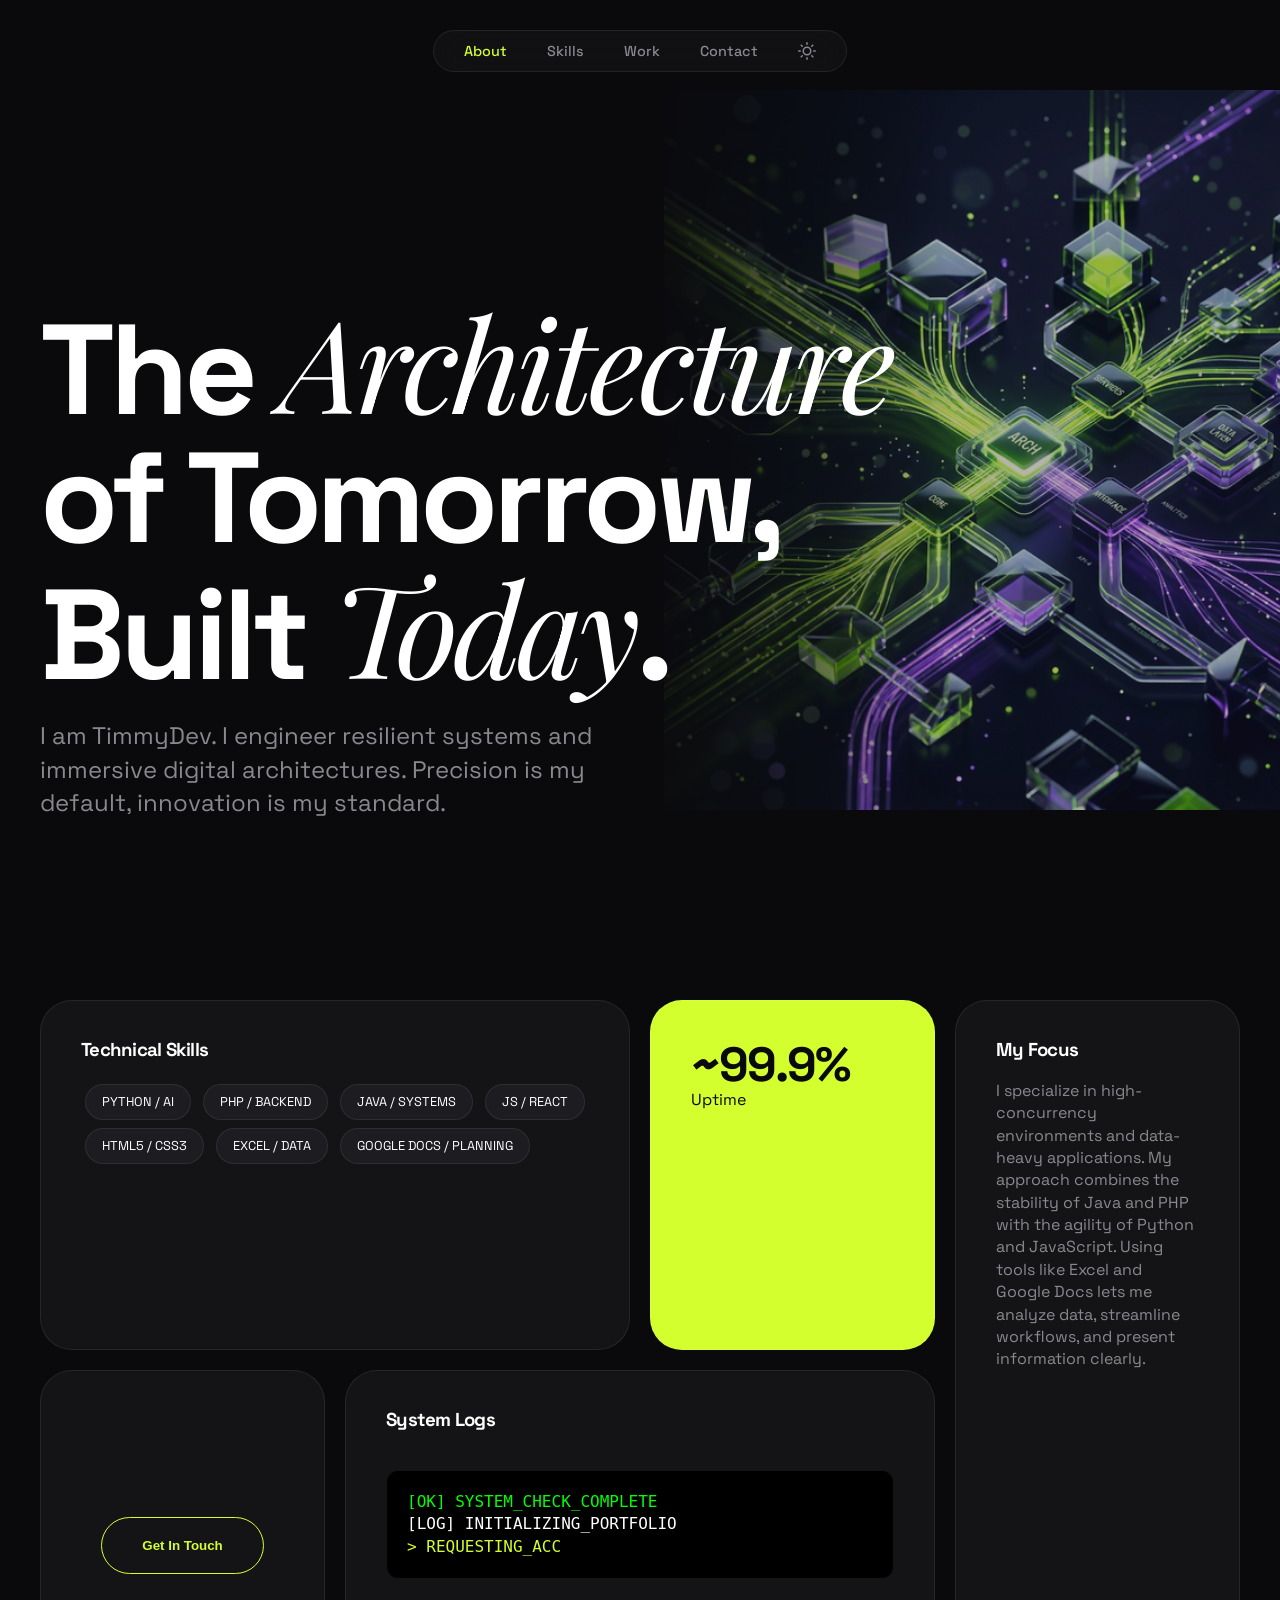
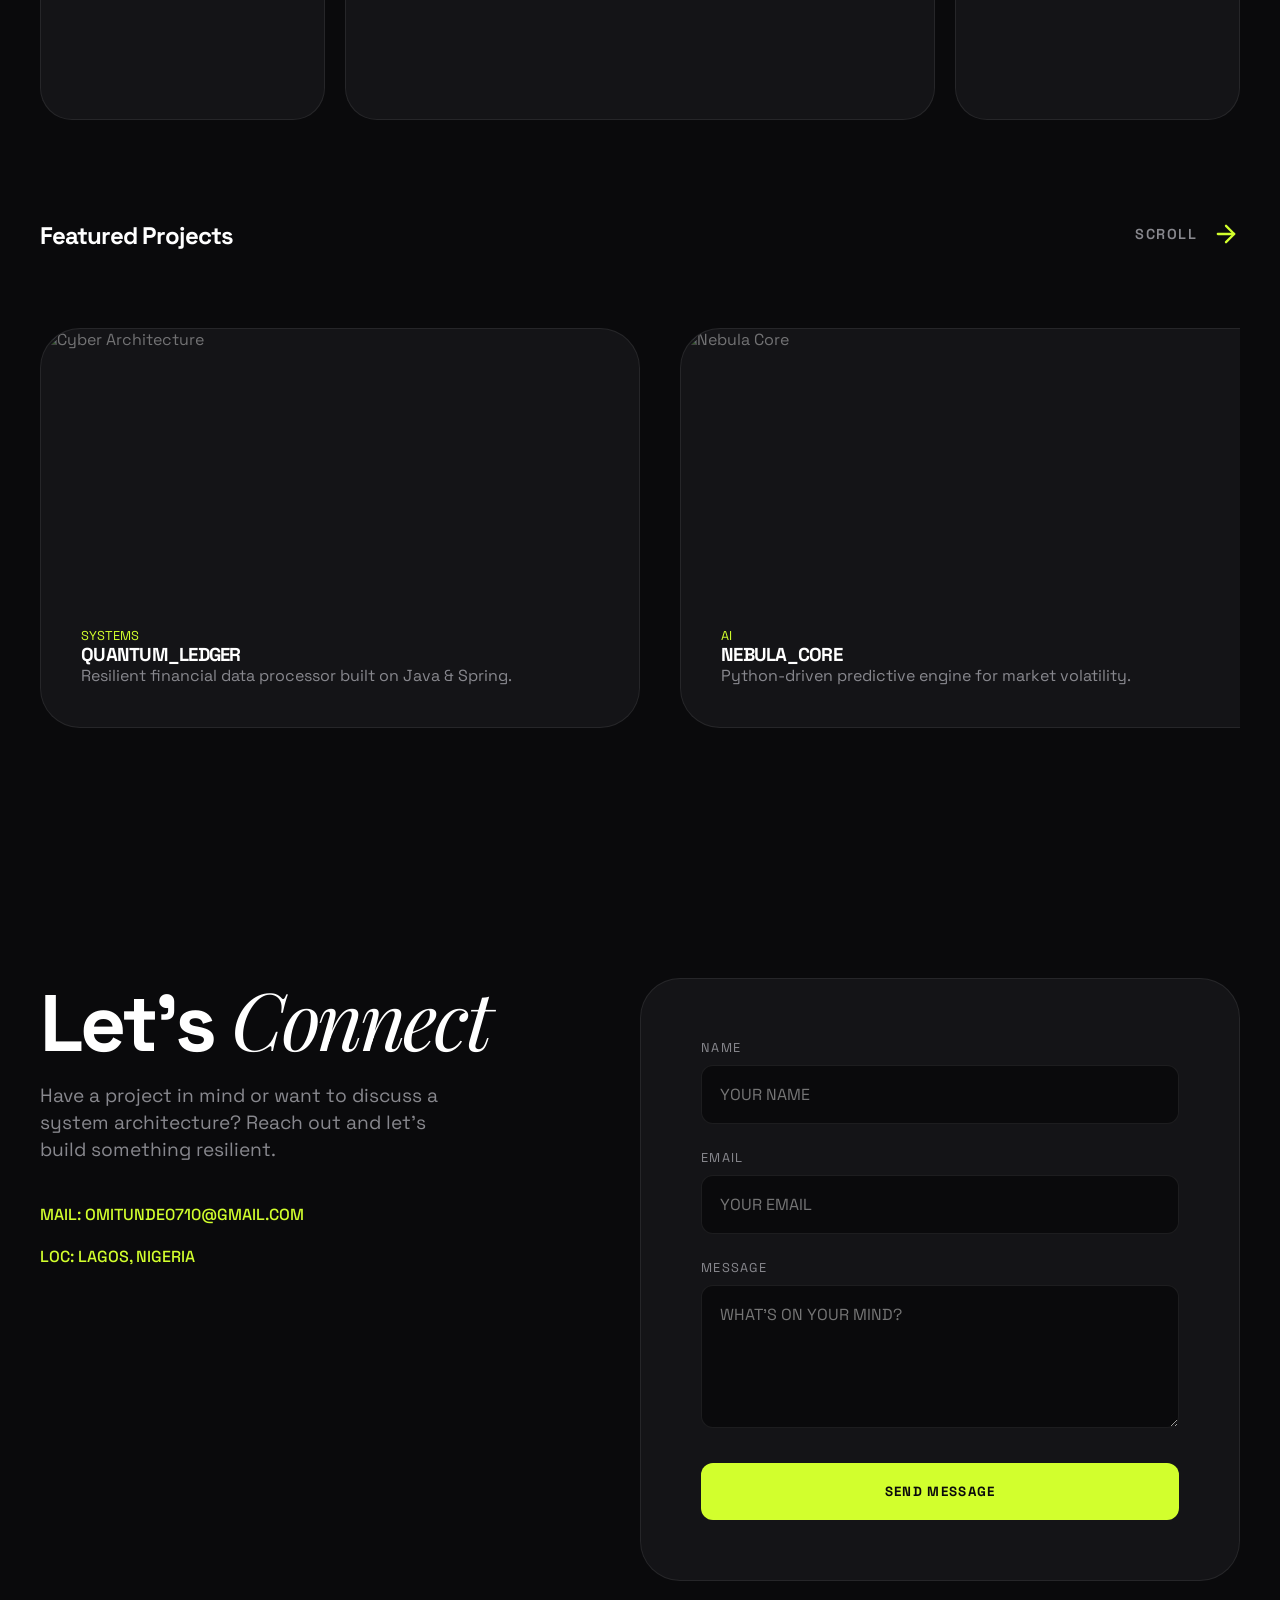
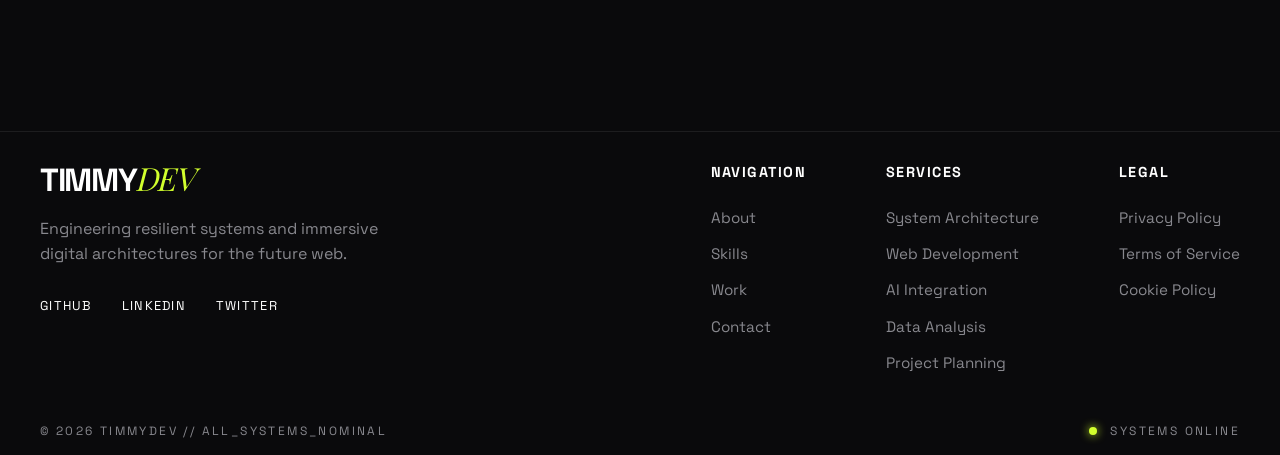
==== index.html @ 5f69bb4f "Add files via upload" ====
<!DOCTYPE html>
<html lang="en">

<head>
    <meta charset="UTF-8">
    <meta name="viewport" content="width=device-width, initial-scale=1.0">
    <title>TIMMYDEV — Signature 2026</title>
    <meta name="description" content="TimmyDev: Software Architecture & Advanced Systems Engineering.">
    <link rel="stylesheet" href="style.css">
</head>

<body>
    <nav>
        <a href="#about" class="active">About</a>
        <a href="#skills">Skills</a>
        <a href="#projects">Work</a>
        <a href="#contact">Contact</a>
        <a href="#" id="theme-toggle" title="Toggle Light/Dark Mode" style="display:flex; align-items:center;">
            <svg width="18" height="18" viewBox="0 0 24 24" fill="none" stroke="currentColor" stroke-width="2" stroke-linecap="round" stroke-linejoin="round">
                <circle cx="12" cy="12" r="5"></circle>
                <line x1="12" y1="1" x2="12" y2="3"></line>
                <line x1="12" y1="21" x2="12" y2="23"></line>
                <line x1="4.22" y1="4.22" x2="5.64" y2="5.64"></line>
                <line x1="18.36" y1="18.36" x2="19.78" y2="19.78"></line>
                <line x1="1" y1="12" x2="3" y2="12"></line>
                <line x1="21" y1="12" x2="23" y2="12"></line>
                <line x1="4.22" y1="19.78" x2="5.64" y2="18.36"></line>
                <line x1="18.36" y1="5.64" x2="19.78" y2="4.22"></line>
            </svg>
        </a>
    </nav>

    <main>
        <section class="container hero" id="about">
            <div class="hero-bg-wrapper">
                <img src="hero_bg.png" alt="Abstract Architecture"
                    style="width: 100%; height: 100%; object-fit: contain;">
            </div>
            <h1>The <span class="italics">Architecture</span> of Tomorrow, Built <span class="italics">Today</span>.
            </h1>
            <p>I am TimmyDev. I engineer resilient systems and immersive digital architectures. Precision is my default,
                innovation is my standard.</p>
        </section>

        <section class="container" id="skills">
            <div class="bento-grid">
                <div class="bento-item item-1 reveal-mobile">
                    <h3>Technical Skills</h3>
                    <div style="margin-top: 20px;">
                        <span class="skill-tag">PYTHON / AI</span>
                        <span class="skill-tag">PHP / BACKEND</span>
                        <span class="skill-tag">JAVA / SYSTEMS</span>
                        <span class="skill-tag">JS / REACT</span>
                        <span class="skill-tag">HTML5 / CSS3</span>
                        <span class="skill-tag" title="Excel: Pivot tables, formulas, charts, dashboards, data analysis">EXCEL / DATA</span>
                        <span class="skill-tag" title="Google Docs: Collaborative editing, templates, formatting, project planning">GOOGLE DOCS / PLANNING</span>
                    </div>
                </div>
                <div class="bento-item item-2 reveal-mobile" style="background: var(--accent); color: var(--bg);">
                    <h3 style="font-size: 3rem;">~99.9%</h3>
                    <p>Uptime</p>
                </div>
                <div class="bento-item item-3 reveal-mobile">
                    <h3>My Focus</h3>
                    <p style="color: var(--fg-muted); margin-top: 20px;">I specialize in high-concurrency environments
                        and data-heavy applications. My approach combines the stability of Java and PHP with the agility
                        of Python and JavaScript. Using tools like Excel and Google Docs lets me analyze data, streamline workflows, and present information clearly.</p>
                </div>
                <div class="bento-item item-4 reveal-mobile" style="display: flex; align-items: center; justify-content: center;">
                    <a href="#contact" style="text-decoration: none;">
                        <button class="btn-cta"
                            style="background: none; border: 1px solid var(--accent); color: var(--accent); padding: 20px 40px; border-radius: 100px; font-weight: 700; cursor: pointer;">Get
                            In Touch</button>
                    </a>
                </div>
                <div class="bento-item item-5 reveal-mobile">
                    <h3>System Logs</h3>
                    <div class="terminal-window" id="terminal">
                        <div style="color: #0f0;">[OK] SYSTEM_CHECK_COMPLETE</div>
                        <div style="color: #fff;">[LOG] INITIALIZING_PORTFOLIO</div>
                        <div id="typing-text" style="color: var(--accent);"></div>
                    </div>
                </div>
            </div>
        </section>

        <section class="container" id="projects">
            <div class="projects-header reveal-mobile">
                <h2>Featured Projects</h2>
                <div class="scroll-indicator">
                    <span style="color: var(--fg-muted);">SCROLL</span>
                    <svg class="scroll-arrow" width="28" height="28" viewBox="0 0 24 24" fill="none"
                        stroke="var(--accent)" stroke-width="2" stroke-linecap="round" stroke-linejoin="round">
                        <line x1="5" y1="12" x2="19" y2="12"></line>
                        <polyline points="12 5 19 12 12 19"></polyline>
                    </svg>
                </div>
            </div>
            <div class="project-slide">
                <div class="project-card-unique reveal-mobile" id="project-systems">
                    <img src="https://images.unsplash.com/photo-1550751827-4bd374c3f58b?auto=format&fit=crop&q=80&w=1200"
                        alt="Cyber Architecture">
                    <div class="project-content-overlay">
                        <span style="font-size: 0.8rem; color: var(--accent);">SYSTEMS</span>
                        <h3>QUANTUM_LEDGER</h3>
                        <p style="color: var(--fg-muted);">Resilient financial data processor built on Java & Spring.
                        </p>
                    </div>
                </div>
                <div class="project-card-unique reveal-mobile" id="project-ai">
                    <img src="https://images.unsplash.com/photo-1451187580459-43490279c0fa?auto=format&fit=crop&q=80&w=1200"
                        alt="Nebula Core">
                    <div class="project-content-overlay">
                        <span style="font-size: 0.8rem; color: var(--accent);">AI</span>
                        <h3>NEBULA_CORE</h3>
                        <p style="color: var(--fg-muted);">Python-driven predictive engine for market volatility.</p>
                    </div>
                </div>
                <div class="project-card-unique reveal-mobile" id="project-web">
                    <img src="y-a-g7TaPUOup4A-unsplash.jpg" alt="Server Cluster">
                    <div class="project-content-overlay">
                        <span style="font-size: 0.8rem; color: var(--accent);">WEB</span>
                        <h3>FLUX_INTERFACE</h3>
                        <p style="color: var(--fg-muted);">Reactive dashboard for real-time sensor monitoring.</p>
                    </div>
                </div>
                <div class="project-card-unique reveal-mobile" id="project-excel">
                    <img src="https://images.unsplash.com/photo-1460925895917-afdab827c52f?auto=format&fit=crop&q=80&w=1200"
                        alt="Excel Dashboard">
                    <div class="project-content-overlay">
                        <span style="font-size: 0.8rem; color: var(--accent);">DATA</span>
                        <h3>SALES_DASHBOARD</h3>
                        <p style="color: var(--fg-muted);">Built a dynamic Excel dashboard that reduced reporting time by 30%.</p>
                    </div>
                </div>
                <div class="project-card-unique reveal-mobile" id="project-docs">
                    <img src="https://images.unsplash.com/photo-1552664730-d307ca884978?auto=format&fit=crop&q=80&w=1200"
                        alt="Project Planning">
                    <div class="project-content-overlay">
                        <span style="font-size: 0.8rem; color: var(--accent);">PLANNING</span>
                        <h3>TEAM_PROJECT_PLAN</h3>
                        <p style="color: var(--fg-muted);">Created a collaborative Google Docs structure to organize tasks and deadlines for a 5-person team.</p>
                    </div>
                </div>
            </div>
        </section>

        <section class="container" id="contact">
            <div class="contact-wrapper">
                <div class="contact-info reveal-mobile">
                    <h2>Let's <span class="italics">Connect</span></h2>
                    <p>Have a project in mind or want to discuss a system architecture? Reach out and let's build
                        something resilient.</p>

                    <div style="margin-top: 40px;">
                        <a href="mailto:omitunde0710@gmail.com" class="contact-method">MAIL: OMITUNDE0710@GMAIL.COM</a>
                        <a href="#" class="contact-method">LOC: LAGOS, NIGERIA</a>
                    </div>
                </div>

                <form class="contact-form reveal-mobile" id="contact-form">
                    <div class="input-group">
                        <label for="name">Name</label>
                        <input type="text" id="name" placeholder="YOUR NAME" required>
                    </div>
                    <div class="input-group">
                        <label for="email">Email</label>
                        <input type="email" id="email" placeholder="YOUR EMAIL" required>
                    </div>
                    <div class="input-group">
                        <label for="message">Message</label>
                        <textarea id="message" rows="5" placeholder="WHAT'S ON YOUR MIND?" required></textarea>
                    </div>
                    <button type="submit" class="btn-submit">Send Message</button>
                    <div id="form-status" style="margin-top: 15px; font-size: 0.8rem; display: none;"></div>
                </form>
            </div>
        </section>
    </main>

    <footer class="container">
        <div class="footer-top reveal-mobile">
            <div class="footer-brand">
                <h2>TIMMY<span class="italics" style="color: var(--accent);">DEV</span></h2>
                <p>Engineering resilient systems and immersive digital architectures for the future web.</p>
                <div class="footer-socials">
                    <a href="https://github.com/timmy" target="_blank">GITHUB</a>
                    <a href="https://linkedin.com/in/timmy" target="_blank">LINKEDIN</a>
                    <a href="https://twitter.com/timmy" target="_blank">TWITTER</a>
                </div>
            </div>
            <div class="footer-links-group">
                <div class="footer-col">
                    <h4>NAVIGATION</h4>
                    <a href="#about">About</a>
                    <a href="#skills">Skills</a>
                    <a href="#projects">Work</a>
                    <a href="#contact">Contact</a>
                </div>
                <div class="footer-col">
                    <h4>SERVICES</h4>
                    <a href="#project-systems">System Architecture</a>
                    <a href="#project-web">Web Development</a>
                    <a href="#project-ai">AI Integration</a>
                    <a href="#project-excel">Data Analysis</a>
                    <a href="#project-docs">Project Planning</a>
                </div>
                <div class="footer-col">
                    <h4>LEGAL</h4>
                    <a href="privacy.html">Privacy Policy</a>
                    <a href="terms.html">Terms of Service</a>
                    <a href="cookies.html">Cookie Policy</a>
                </div>
            </div>
        </div>
        <div class="footer-bottom reveal-mobile">
            <div class="footer-copy">
                &copy; 2026 TIMMYDEV // ALL_SYSTEMS_NOMINAL
            </div>
            <div class="footer-status">
                <span class="status-dot"></span> SYSTEMS ONLINE
            </div>
        </div>
    </footer>

    <script src="script.js"></script>
</body>

</html>
---- style.css ----
@import url('https://fonts.googleapis.com/css2?family=Space+Grotesk:wght@300;400;500;600;700&family=Playfair+Display:ital,wght@0,400;0,700;1,400&display=swap');

:root {
    --bg: #0a0a0c;
    --fg: #ffffff;
    --fg-muted: #88888e;
    --accent: #d2ff2d;
    /* Electric Lime */
    --accent-dark: #b8e622;
    --surface: #141417;
    --surface-light: #1c1c21;
    --border: rgba(255, 255, 255, 0.08);
    --transition-smooth: all 0.5s cubic-bezier(0.23, 1, 0.32, 1);
    --selection: rgba(210, 255, 45, 0.3);
    --hero-opacity: 0.7;
    --card-img-opacity: 0.4;
}

body.light-mode {
    --bg: #f5f5f7;
    --fg: #000000;
    --fg-muted: #45454a;
    --accent: #57ac01;
    --accent-dark: #59b201;
    --surface: #ffffff;
    --surface-light: #f2f2f7;
    --border: rgba(0, 0, 0, 0.1);
    --hero-opacity: 0.15;
    --card-img-opacity: 0.8;
}

body.light-mode section.container,
body.light-mode footer.container,
body.light-mode main.legal-container {
    position: relative;
    z-index: 1;
}

body.light-mode section.container::before,
body.light-mode footer.container::before,
body.light-mode main.legal-container::before {
    content: '';
    position: absolute;
    top: 0;
    bottom: 0;
    left: 50%;
    transform: translateX(-50%);
    width: 100vw;
    z-index: -2;
    background-color: inherit;
}

body.light-mode #about { background-color: #ffffff; }
body.light-mode #skills { background-color: #f2f2f7; }
body.light-mode #projects { background-color: #ffffff; padding-top: 100px; padding-bottom: 100px; }
body.light-mode #contact { background-color: #f2f2f7; }
body.light-mode footer.container { background-color: #ffffff; margin-top: 0; padding-top: 120px; border-top: 1px solid var(--border); }
body.light-mode main.legal-container { background-color: #ffffff; }

/* FIX FOR PROJECT CARDS IN LIGHT MODE */
body.light-mode .project-card-unique {
    --fg: #ffffff;
    --fg-muted: rgba(255, 255, 255, 0.85);
    color: var(--fg);
}

body.light-mode .project-card-unique h3 {
    color: #ffffff;
}

body.light-mode .project-card-unique::after {
    content: '';
    position: absolute;
    bottom: 0; 
    left: 0; 
    right: 0;
    height: 70%;
    background: linear-gradient(to top, rgba(0,0,0,0.85) 0%, rgba(0,0,0,0.3) 50%, transparent 100%);
    pointer-events: none;
    z-index: 1;
}

body.light-mode .project-content-overlay {
    z-index: 2;
}

body.light-mode .hero-bg-wrapper {
    mix-blend-mode: multiply;
}

body.light-mode nav {
    background: rgba(255, 255, 255, 0.7);
}

* {
    margin: 0;
    padding: 0;
    box-sizing: border-box;
}

body {
    font-family: 'Space Grotesk', sans-serif;
    background-color: var(--bg);
    color: var(--fg);
    line-height: 1.4;
    overflow-x: hidden;
    -webkit-font-smoothing: antialiased;
}

h1,
h2,
h3 {
    font-weight: 700;
    line-height: 1;
    letter-spacing: -0.04em;
}

.italics {
    font-family: 'Playfair Display', serif;
    font-style: italic;
    font-weight: 400;
}

/* Layout Utilities */
.container {
    max-width: 1400px;
    margin: 0 auto;
    padding: 0 40px;
}

/* Navigation - Floating Minimalist */
nav {
    position: fixed;
    top: 30px;
    left: 50%;
    transform: translateX(-50%);
    z-index: 1000;
    background: rgba(20, 20, 23, 0.7);
    backdrop-filter: blur(20px);
    padding: 10px 30px;
    border-radius: 100px;
    border: 1px solid var(--border);
    display: flex;
    gap: 40px;
    align-items: center;
}

nav a {
    color: var(--fg-muted);
    text-decoration: none;
    font-size: 0.9rem;
    font-weight: 500;
    transition: var(--transition-smooth);
}

nav a:hover,
nav a.active {
    color: var(--accent);
}

/* Hero Section - Asymmetric & Immersive */
.hero {
    height: 100vh;
    display: flex;
    flex-direction: column;
    justify-content: flex-end;
    padding-bottom: 80px;
    position: relative;
    overflow: hidden;
}

.hero-bg-wrapper {
    position: absolute;
    top: 50%;
    right: -10%;
    transform: translateY(-50%);
    width: 60%;
    height: 80%;
    z-index: -1;
    opacity: var(--hero-opacity);
    filter: saturate(1.2);
    mask-image: linear-gradient(to left, black 60%, transparent);
    mix-blend-mode: screen;
    /* Perfect for dark bg images to blend black into bg */
    transition: opacity 0.6s ease;
}

.hero h1 {
    font-size: clamp(4rem, 10vw, 8rem);
    max-width: 900px;
    position: relative;
    z-index: 1;
}

.hero p {
    font-size: 1.5rem;
    color: var(--fg-muted);
    max-width: 600px;
    margin-top: 20px;
}

/* Interactive Bento Section */
.bento-grid {
    display: grid;
    grid-template-columns: repeat(4, 1fr);
    grid-template-rows: repeat(2, 350px);
    gap: 20px;
    padding: 100px 0;
}

.bento-item {
    background: var(--surface);
    border: 1px solid var(--border);
    border-radius: 32px;
    padding: 40px;
    position: relative;
    overflow: hidden;
    transition: var(--transition-smooth);
}

.bento-item:hover {
    border-color: var(--accent);
    transform: scale(1.02);
}

.item-1 {
    grid-column: span 2;
    grid-row: span 1;
}

.item-2 {
    grid-column: span 1;
    grid-row: span 1;
}

.item-3 {
    grid-column: span 1;
    grid-row: span 2;
}

/* Vertical card */
.item-4 {
    grid-column: span 1;
    grid-row: span 1;
}

.item-5 {
    grid-column: span 2;
    grid-row: span 1;
}

.skill-tag {
    display: inline-block;
    padding: 8px 16px;
    background: var(--surface-light);
    border-radius: 100px;
    font-size: 0.8rem;
    margin: 4px;
    border: 1px solid var(--border);
}

/* Projects - Horizontal Reveal */
.projects-header {
    display: flex;
    justify-content: space-between;
    align-items: flex-end;
    margin-bottom: 60px;
}

.scroll-indicator {
    display: flex;
    align-items: center;
    gap: 15px;
    font-size: 0.9rem;
    font-weight: 600;
    letter-spacing: 0.1em;
}

.scroll-arrow {
    animation: bounceRight 1.5s infinite;
}

@keyframes bounceRight {

    0%,
    20%,
    50%,
    80%,
    100% {
        transform: translateX(0);
    }

    40% {
        transform: translateX(10px);
    }

    60% {
        transform: translateX(5px);
    }
}

.project-slide {
    display: flex;
    gap: 40px;
    overflow-x: auto;
    padding: 20px 0;
    scrollbar-width: none;
}

.project-slide::-webkit-scrollbar {
    display: none;
}

.project-card-unique {
    min-width: 600px;
    height: 400px;
    background: var(--surface);
    border-radius: 40px;
    position: relative;
    overflow: hidden;
    border: 1px solid var(--border);
}

.project-card-unique img {
    width: 100%;
    height: 100%;
    object-fit: cover;
    opacity: var(--card-img-opacity);
    transition: var(--transition-smooth);
}

.project-card-unique:hover img {
    opacity: 1;
    /* Full visibility on hover */
    transform: scale(1.05);
}

.project-content-overlay {
    position: absolute;
    bottom: 40px;
    left: 40px;
}

/* Live Terminal Component */
/* Contact Section Improvements */
#contact {
    padding-top: 150px;
    padding-bottom: 150px;
}

.contact-wrapper {
    display: grid;
    grid-template-columns: 1fr 1.2fr;
    gap: 100px;
    /* Increased gap */
    text-align: left;
    margin-top: 80px;
    max-width: 1200px;
    /* Constrain for better centering */
    margin-left: auto;
    margin-right: auto;
}

.contact-info h2 {
    font-size: 5rem;
    margin-bottom: 20px;
}

.contact-info p {
    color: var(--fg-muted);
    font-size: 1.2rem;
    max-width: 400px;
    margin-bottom: 40px;
}

.contact-method {
    display: flex;
    align-items: center;
    gap: 15px;
    margin-bottom: 20px;
    color: var(--accent);
    text-decoration: none;
    font-weight: 500;
}

.contact-form {
    background: var(--surface);
    border: 1px solid var(--border);
    padding: 60px;
    border-radius: 40px;
    display: flex;
    flex-direction: column;
    gap: 25px;
    position: relative;
    overflow: hidden;
}

.input-group {
    display: flex;
    flex-direction: column;
    gap: 8px;
}

.input-group label {
    font-size: 0.8rem;
    color: var(--fg-muted);
    text-transform: uppercase;
    letter-spacing: 0.1em;
}

.input-group input,
.input-group textarea {
    background: var(--bg);
    border: 1px solid var(--border);
    padding: 18px;
    border-radius: 12px;
    color: var(--fg);
    font-family: inherit;
    font-size: 1rem;
    transition: var(--transition-smooth);
}

.input-group input:focus,
.input-group textarea:focus {
    outline: none;
    border-color: var(--accent);
    box-shadow: 0 0 20px rgba(210, 255, 45, 0.1);
}

.btn-submit {
    background: var(--accent);
    color: var(--bg);
    border: none;
    padding: 20px;
    border-radius: 12px;
    font-weight: 700;
    font-family: inherit;
    text-transform: uppercase;
    letter-spacing: 0.1em;
    cursor: pointer;
    transition: var(--transition-smooth);
    margin-top: 10px;
}

.btn-submit:hover {
    background: var(--fg);
    color: var(--bg);
    transform: translateY(-2px);
}


/* Footer Styling Expand */
footer {
    padding: 80px 0 40px;
    border-top: 1px solid var(--border);
    margin-top: 150px;
    color: var(--fg-muted);
}

.footer-top {
    display: flex;
    justify-content: space-between;
    padding-top: 30px;
    gap: 80px;
    margin-bottom: 40px;
}

.footer-brand {
    max-width: 350px;
}

.footer-brand h2 {
    font-size: 2rem;
    margin-bottom: 20px;
    color: var(--fg);
    letter-spacing: -0.04em;
    text-transform: none;
}

.footer-brand p {
    font-size: 1rem;
    line-height: 1.6;
    margin-bottom: 30px;
}

.footer-links-group {
    display: flex;
    gap: 80px;
    flex: 1;
    justify-content: flex-end;
}

.footer-col {
    display: flex;
    flex-direction: column;
    gap: 15px;
}

.footer-col h4 {
    color: var(--fg);
    margin-bottom: 10px;
    font-size: 0.9rem;
    letter-spacing: 0.1em;
    text-transform: uppercase;
}

.footer-col a {
    color: var(--fg-muted);
    text-decoration: none;
    transition: var(--transition-smooth);
    font-size: 0.95rem;
    display: inline-block;
    width: fit-content;
}

.footer-col a:hover {
    color: var(--accent);
    transform: translateX(5px);
}

.footer-socials {
    display: flex;
    gap: 30px;
    font-size: 0.8rem;
    text-transform: uppercase;
    letter-spacing: 0.1em;
}

.footer-socials a {
    color: var(--fg);
    text-decoration: none;
    transition: var(--transition-smooth);
    position: relative;
    padding-bottom: 4px;
}

.footer-socials a:hover {
    color: var(--accent);
}

.footer-socials a::after {
    content: '';
    position: absolute;
    bottom: 0;
    left: 0;
    width: 0;
    height: 1px;
    background: var(--accent);
    transition: var(--transition-smooth);
}

.footer-socials a:hover::after {
    width: 100%;
}

.footer-bottom {
    display: flex;
    justify-content: space-between;
    align-items: center;
    padding-top: 10px;
    padding-bottom: 15px;
    /*border-top: 1px solid var(--border);*/
    font-size: 0.75rem;
    text-transform: uppercase;
    letter-spacing: 0.2em;
}

.status-dot {
    display: inline-block;
    width: 8px;
    height: 8px;
    background-color: var(--accent);
    border-radius: 50%;
    margin-right: 8px;
    box-shadow: 0 0 10px var(--accent);
    animation: pulse 2s infinite;
}

@keyframes pulse {
    0% {
        opacity: 1;
    }

    50% {
        opacity: 0.3;
    }

    100% {
        opacity: 1;
    }
}

.terminal-window {
    background: #000;
    border-radius: 12px;
    padding: 20px;
    font-family: 'monospace';
    border: 1px solid var(--border);
    margin-top: 40px;
}


/* Legal Pages Layout */
.legal-container {
    padding: 150px 40px;
    max-width: 1200px;
    margin: 0 auto;
    display: grid;
    grid-template-columns: 250px 1fr;
    gap: 60px;
    min-height: 80vh;
}

.legal-sidebar {
    position: sticky;
    top: 100px;
    height: fit-content;
    display: flex;
    flex-direction: column;
    gap: 15px;
    border-right: 1px solid var(--border);
    padding-right: 30px;
}

.legal-sidebar-title {
    font-size: 0.8rem;
    color: var(--fg-muted);
    text-transform: uppercase;
    letter-spacing: 0.2em;
    margin-bottom: 10px;
}

.legal-sidebar a {
    color: var(--fg);
    text-decoration: none;
    font-size: 1rem;
    transition: var(--transition-smooth);
    padding: 10px 15px;
    border-radius: 8px;
    border: 1px solid transparent;
}

.legal-sidebar a:hover,
.legal-sidebar a.active {
    background: var(--surface);
    border-color: var(--border);
    color: var(--accent);
}

.legal-content {
    background: var(--surface);
    border: 1px solid var(--border);
    border-radius: 24px;
    padding: 60px;
}

.legal-header {
    border-bottom: 1px solid var(--border);
    padding-bottom: 30px;
    margin-bottom: 40px;
}

.legal-header h1 {
    font-size: 3.5rem;
    color: var(--accent);
    margin-bottom: 15px;
    letter-spacing: -0.04em;
    line-height: 1;
}

.legal-header p {
    color: var(--fg-muted);
    font-size: 0.85rem;
    text-transform: uppercase;
    letter-spacing: 0.1em;
}

.legal-body {
    color: var(--fg-muted);
    line-height: 1.8;
    font-size: 1.1rem;
}

.legal-body h2 {
    color: var(--fg);
    font-size: 1.8rem;
    margin: 40px 0 20px;
    letter-spacing: -0.02em;
}

.legal-body p {
    margin-bottom: 20px;
}

.legal-body a {
    color: var(--accent);
    text-decoration: none;
    transition: var(--transition-smooth);
}

.legal-body a:hover {
    color: var(--fg);
}

/* =========================================================
   RESPONSIVE DESIGN & UNIQUE LAYOUT ADAPTATION
   ========================================================= */

@media (max-width: 1024px) {
    /* Tablet & Smaller Laptops */
    .hero h1 { font-size: clamp(3.5rem, 8vw, 6rem); }
    
    .bento-grid {
        grid-template-columns: repeat(2, 1fr);
        grid-template-rows: auto;
    }
    .item-1, .item-5 { grid-column: span 2; }
    .item-2, .item-3, .item-4 { grid-column: span 1; padding: 30px; }
    .item-3 { grid-row: span 1; }
    
    .contact-wrapper {
        grid-template-columns: 1fr;
        gap: 60px;
    }
    
    .legal-container { grid-template-columns: 1fr; }
    .legal-sidebar {
        position: relative;
        top: 0;
        flex-direction: row;
        border-right: none;
        border-bottom: 1px solid var(--border);
        padding-bottom: 20px;
        flex-wrap: wrap;
    }
}

@media (max-width: 768px) {
    /* Mobile Devices - Unique Interactive Layout */
    .container { padding: 0 25px; }

    /* Navigation Capsule - Unique Top Pill for Mobile */
    nav {
        top: 25px;
        bottom: auto;
        left: 50%;
        width: 100%;
        max-width: 90%;
        justify-content: space-evenly;
        padding: 15px 20px;
        background: rgba(10, 10, 12, 0.85); /* Slightly darker to contrast */
        border: 1px solid rgba(210, 255, 45, 0.3);
        box-shadow: 0 4px 40px rgba(0, 0, 0, 0.8);
        gap: 15px;
    }
    nav a { font-size: 0.85rem; font-weight: 600; padding: 5px; }
    
    /* Hero Adjustments */
    .hero {
        text-align: center;
        justify-content: center;
        padding-top: 120px;
        height: auto;
        min-height: 60vh;
        padding-bottom: 20px;
    }
    .hero-bg-wrapper {
        right: 50%;
        transform: translateX(50%) translateY(-50%);
        width: 140%;
        opacity: 0.2;
        mask-image: radial-gradient(circle, black 30%, transparent 70%);
    }
    .hero h1 {
        font-size: 3rem;
        margin: 0 auto;
    }
    .hero p {
        margin: 20px auto 0;
        font-size: 1.1rem;
    }

    /* Bento Grid - Diagonal Stagger Layout */
    .bento-grid {
        display: flex;
        flex-direction: column;
        gap: 15px;
        padding: 60px 0;
    }
    .bento-item {
        border-radius: 20px;
        padding: 30px 25px;
    }
    .bento-item:nth-child(odd) {
        transform: translateX(-10px);
        border-left: 3px solid var(--accent);
    }
    .bento-item:nth-child(even) {
        transform: translateX(10px);
        border-right: 3px solid var(--accent);
    }
    .bento-item:hover {
        transform: none; /* remove hover scaling to keep stable on tap */
    }

    /* Projects - Horizontal Snap Scroll */
    .projects-header { flex-direction: column; align-items: flex-start; gap: 20px; }
    
    .project-slide {
        scroll-snap-type: x mandatory;
        padding-bottom: 20px;
        gap: 15px;
        margin: 0 -25px; /* break out of container for full width swipe */
        padding: 20px 25px;
    }
    .project-card-unique {
        min-width: 85vw;
        height: 380px;
        scroll-snap-align: center;
        border-radius: 24px;
    }

    /* Contact Details */
    #contact { padding-top: 40px; padding-bottom: 60px; }
    .contact-wrapper { margin-top: 20px; }
    .contact-info h2 { font-size: 3.5rem; text-align: left; }
    .contact-info p { max-width: 100%; }
    .contact-form { padding: 40px 25px; border-radius: 24px; }
    
    /* Footer */
    footer { padding: 60px 0 60px; margin-top: 60px; text-align: center; }
    .footer-top { flex-direction: column; gap: 50px; }
    .footer-brand { margin: 0 auto; }
    .footer-links-group { flex-direction: column; gap: 40px; align-items: center; }
    .footer-col { align-items: center; }
    .footer-socials { justify-content: center; }
    .footer-bottom { flex-direction: column; gap: 20px; }
    
    .legal-content { padding: 30px 20px; }
    .legal-header h1 { font-size: 2.5rem; }
    
    .legal-container {
        padding: 100px 25px 60px;
        max-width: 100vw;
        overflow-x: hidden;
        box-sizing: border-box;
    }
    
    .legal-sidebar {
        flex-direction: column;
        align-items: flex-start;
        text-align: left;
        gap: 10px;
        margin-bottom: 20px;
        border-bottom: none;
    }

    .legal-sidebar-title {
        width: 100%;
        text-align: left;
        margin-bottom: 5px;
    }
    
    .legal-sidebar a[style] {
        margin-top: 10px !important;
    }
    
    .legal-body p, .legal-header p {
        word-break: break-word;
    }

    /* Mobile Reveal on Scroll */
    .reveal-mobile {
        opacity: 0;
        transform: translateY(30px);
        transition: opacity 0.6s ease-out, transform 0.6s ease-out;
    }
    
    .reveal-mobile.active {
        opacity: 1;
        transform: translateY(0);
    }
}

@media (max-width: 480px) {
    /* Micro Devices */
    .hero h1 { font-size: 2.4rem; }
    nav { width: 95%; padding: 12px 20px; }
    nav a { font-size: 0.75rem; }
    
    .bento-item:nth-child(odd), .bento-item:nth-child(even) {
        transform: none; /* No stagger to save horizontal space on very small screens */
        border: 1px solid var(--border);
    }
    .project-card-unique { min-width: 90vw; height: 320px; }
    .contact-info h2 { font-size: 2.8rem; }
}
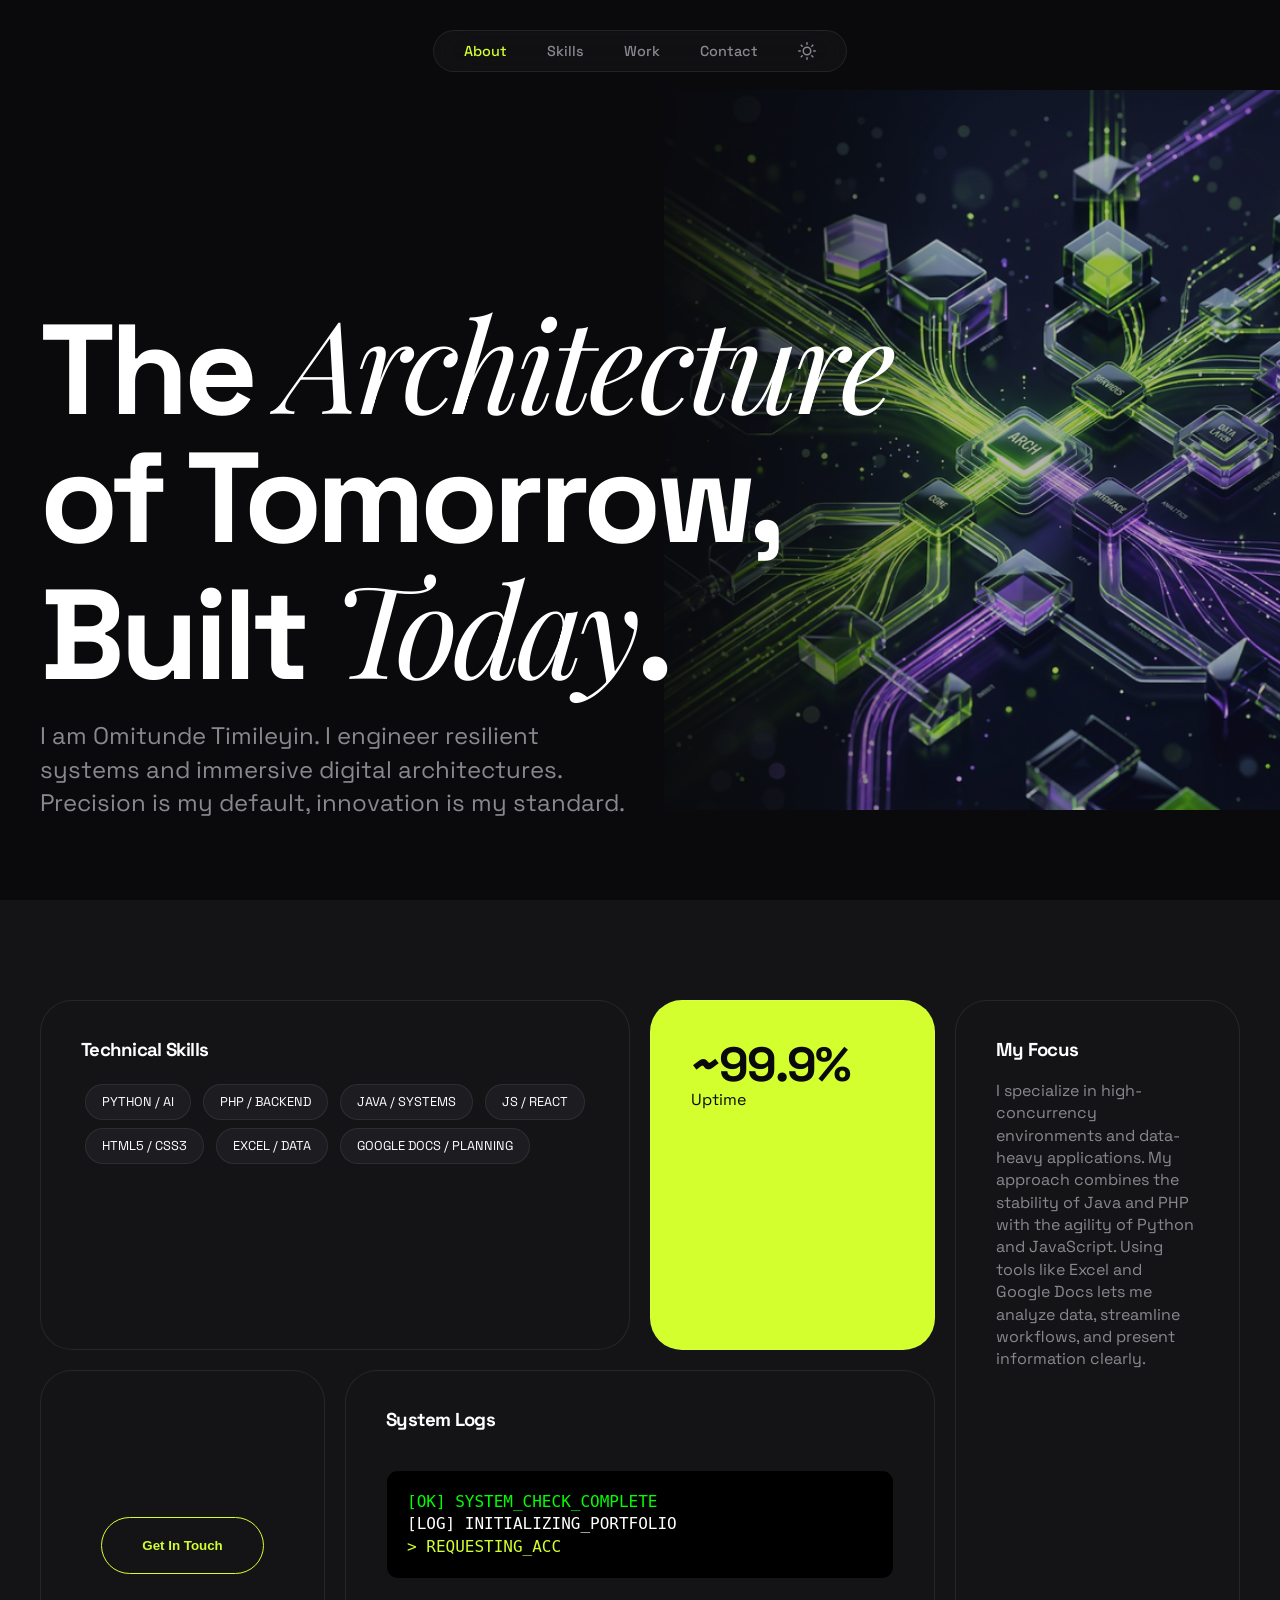
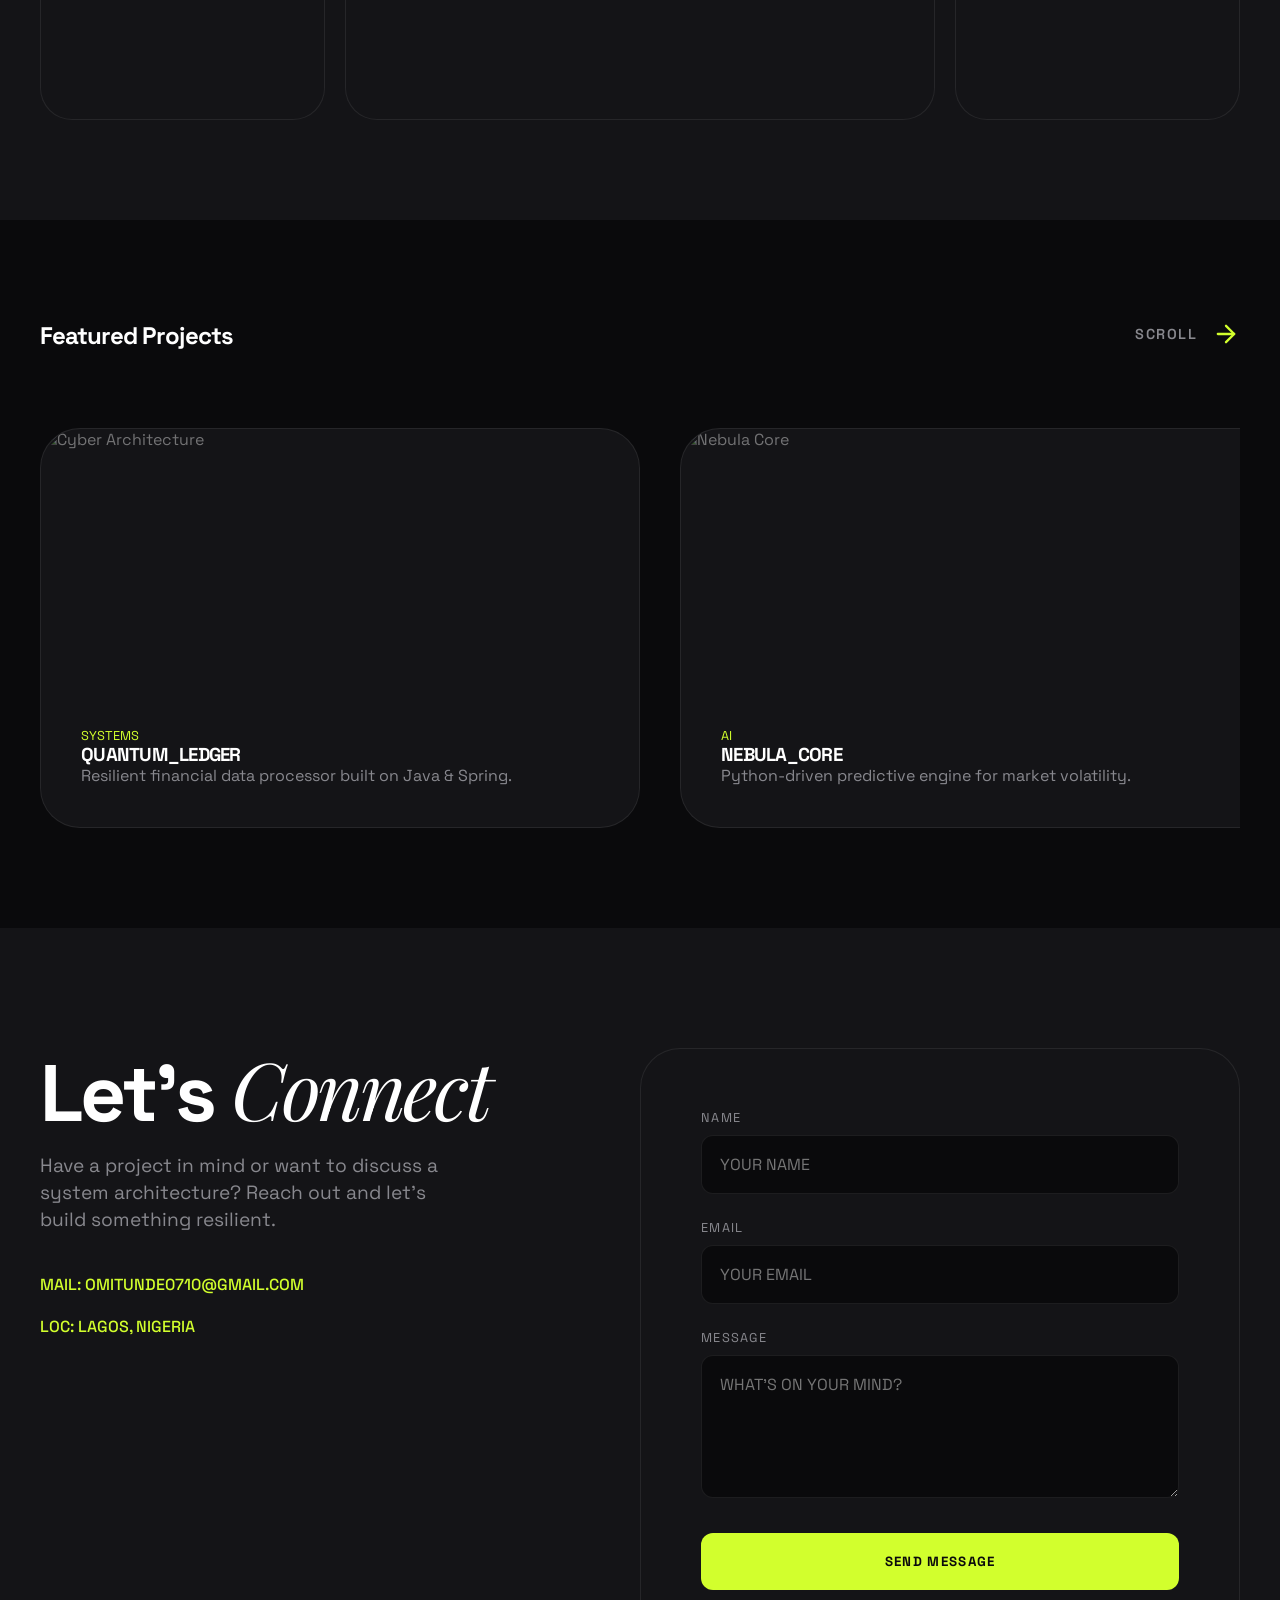
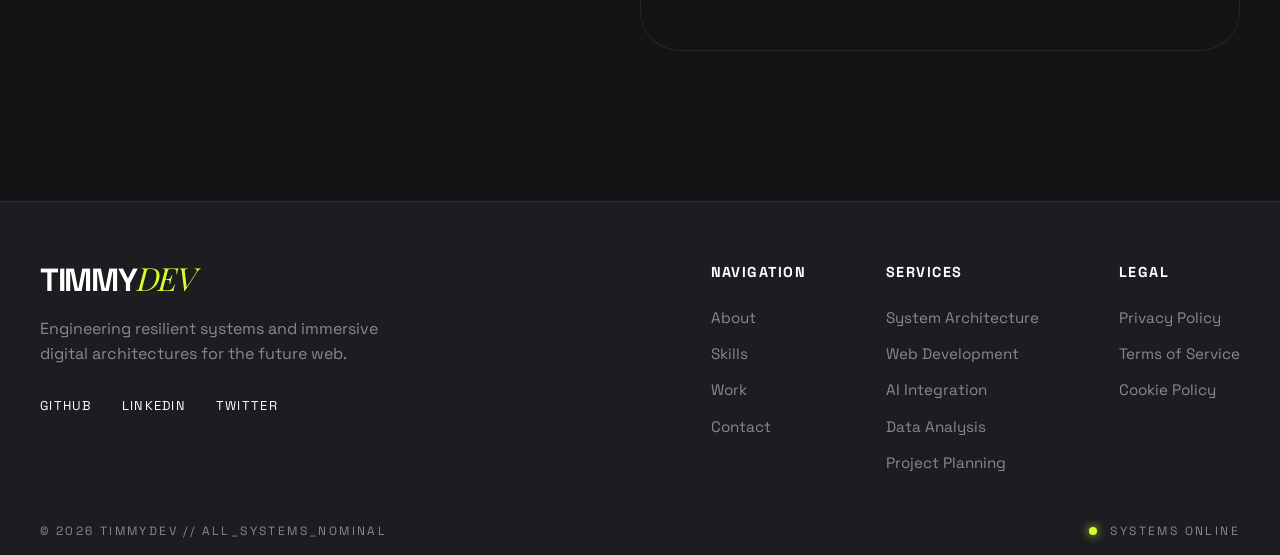
==== commit a4abdcb3: "Update author name in index.html" ====
--- a/index.html
+++ b/index.html
@@ -38,7 +38,7 @@
             </div>
             <h1>The <span class="italics">Architecture</span> of Tomorrow, Built <span class="italics">Today</span>.
             </h1>
-            <p>I am TimmyDev. I engineer resilient systems and immersive digital architectures. Precision is my default,
+            <p>I am Omitunde Timileyin. I engineer resilient systems and immersive digital architectures. Precision is my default,
                 innovation is my standard.</p>
         </section>
 
@@ -184,9 +184,9 @@
                 <h2>TIMMY<span class="italics" style="color: var(--accent);">DEV</span></h2>
                 <p>Engineering resilient systems and immersive digital architectures for the future web.</p>
                 <div class="footer-socials">
-                    <a href="https://github.com/timmy" target="_blank">GITHUB</a>
+                    <a href="https://github.com/timmygetsit" target="_blank">GITHUB</a>
                     <a href="https://linkedin.com/in/timmy" target="_blank">LINKEDIN</a>
-                    <a href="https://twitter.com/timmy" target="_blank">TWITTER</a>
+                    <a href="https://twitter.com/xt2timmy" target="_blank">TWITTER</a>
                 </div>
             </div>
             <div class="footer-links-group">
@@ -226,4 +226,4 @@
     <script src="script.js"></script>
 </body>
 
-</html>+</html>
--- a/style.css
+++ b/style.css
@@ -25,20 +25,21 @@
     --surface: #ffffff;
     --surface-light: #f2f2f7;
     --border: rgba(0, 0, 0, 0.1);
-    --hero-opacity: 0.15;
+    --hero-opacity: 0.7;
     --card-img-opacity: 0.8;
 }
 
-body.light-mode section.container,
-body.light-mode footer.container,
-body.light-mode main.legal-container {
+/* FULL-WIDTH SECTION BACKGROUND TRICK (APPLIES TO BOTH MODES) */
+section.container,
+footer.container,
+main.legal-container {
     position: relative;
     z-index: 1;
 }
 
-body.light-mode section.container::before,
-body.light-mode footer.container::before,
-body.light-mode main.legal-container::before {
+section.container::before,
+footer.container::before,
+main.legal-container::before {
     content: '';
     position: absolute;
     top: 0;
@@ -50,11 +51,23 @@
     background-color: inherit;
 }
 
+/* DARK MODE (DEFAULT) ALTERNATING BACKGROUNDS */
+#about { background-color: var(--bg); }
+#skills { background-color: var(--surface); }
+#projects { background-color: var(--bg); padding-top: 100px; padding-bottom: 80px; }
+#contact { background-color: var(--surface); padding-top: 80px; padding-bottom: 80px; }
+.contact-wrapper { margin-top: 20px; padding-top: 0; }
+footer.container { background-color: var(--surface-light); margin-top: 0; padding-top: 60px; border-top: 1px solid var(--border); }
+.footer-top { padding-top: 0; }
+main.legal-container { background-color: var(--bg); }
+
 body.light-mode #about { background-color: #ffffff; }
 body.light-mode #skills { background-color: #f2f2f7; }
-body.light-mode #projects { background-color: #ffffff; padding-top: 100px; padding-bottom: 100px; }
-body.light-mode #contact { background-color: #f2f2f7; }
-body.light-mode footer.container { background-color: #ffffff; margin-top: 0; padding-top: 120px; border-top: 1px solid var(--border); }
+body.light-mode #projects { background-color: #ffffff; padding-top: 100px; padding-bottom: 80px; }
+body.light-mode #contact { background-color: #f2f2f7; padding-top: 80px; padding-bottom: 80px; }
+body.light-mode .contact-wrapper { margin-top: 20px; padding-top: 0; }
+body.light-mode footer.container { background-color: #ffffff; margin-top: 0; padding-top: 60px; border-top: 1px solid var(--border); }
+body.light-mode .footer-top { padding-top: 0; }
 body.light-mode main.legal-container { background-color: #ffffff; }
 
 /* FIX FOR PROJECT CARDS IN LIGHT MODE */
@@ -86,6 +99,7 @@
 
 body.light-mode .hero-bg-wrapper {
     mix-blend-mode: multiply;
+    filter: invert(1) grayscale(100%) contrast(1.2);
 }
 
 body.light-mode nav {
@@ -354,7 +368,7 @@
     gap: 100px;
     /* Increased gap */
     text-align: left;
-    margin-top: 80px;
+    margin-top: -30px;
     max-width: 1200px;
     /* Constrain for better centering */
     margin-left: auto;
@@ -460,7 +474,7 @@
 .footer-top {
     display: flex;
     justify-content: space-between;
-    padding-top: 30px;
+    padding-top: 0px;
     gap: 80px;
     margin-bottom: 40px;
 }
@@ -894,4 +908,4 @@
     }
     .project-card-unique { min-width: 90vw; height: 320px; }
     .contact-info h2 { font-size: 2.8rem; }
-}+}
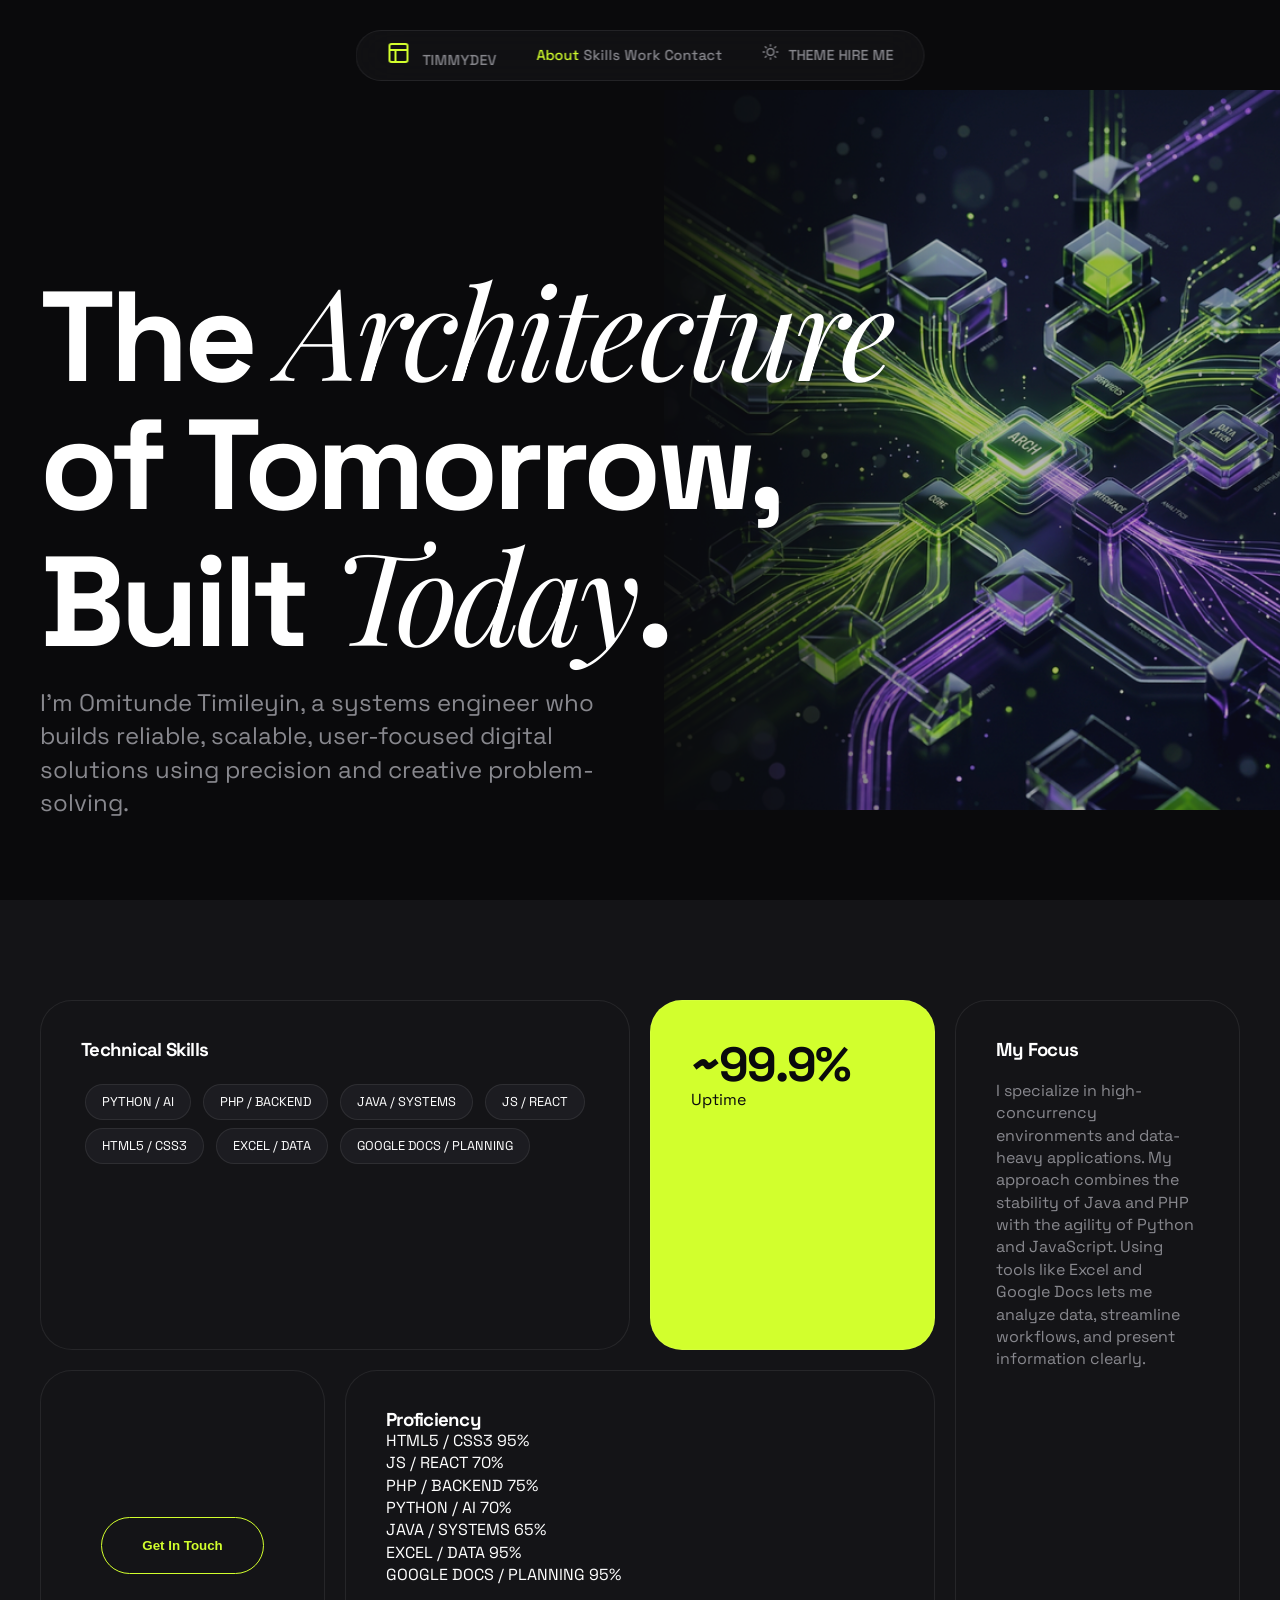
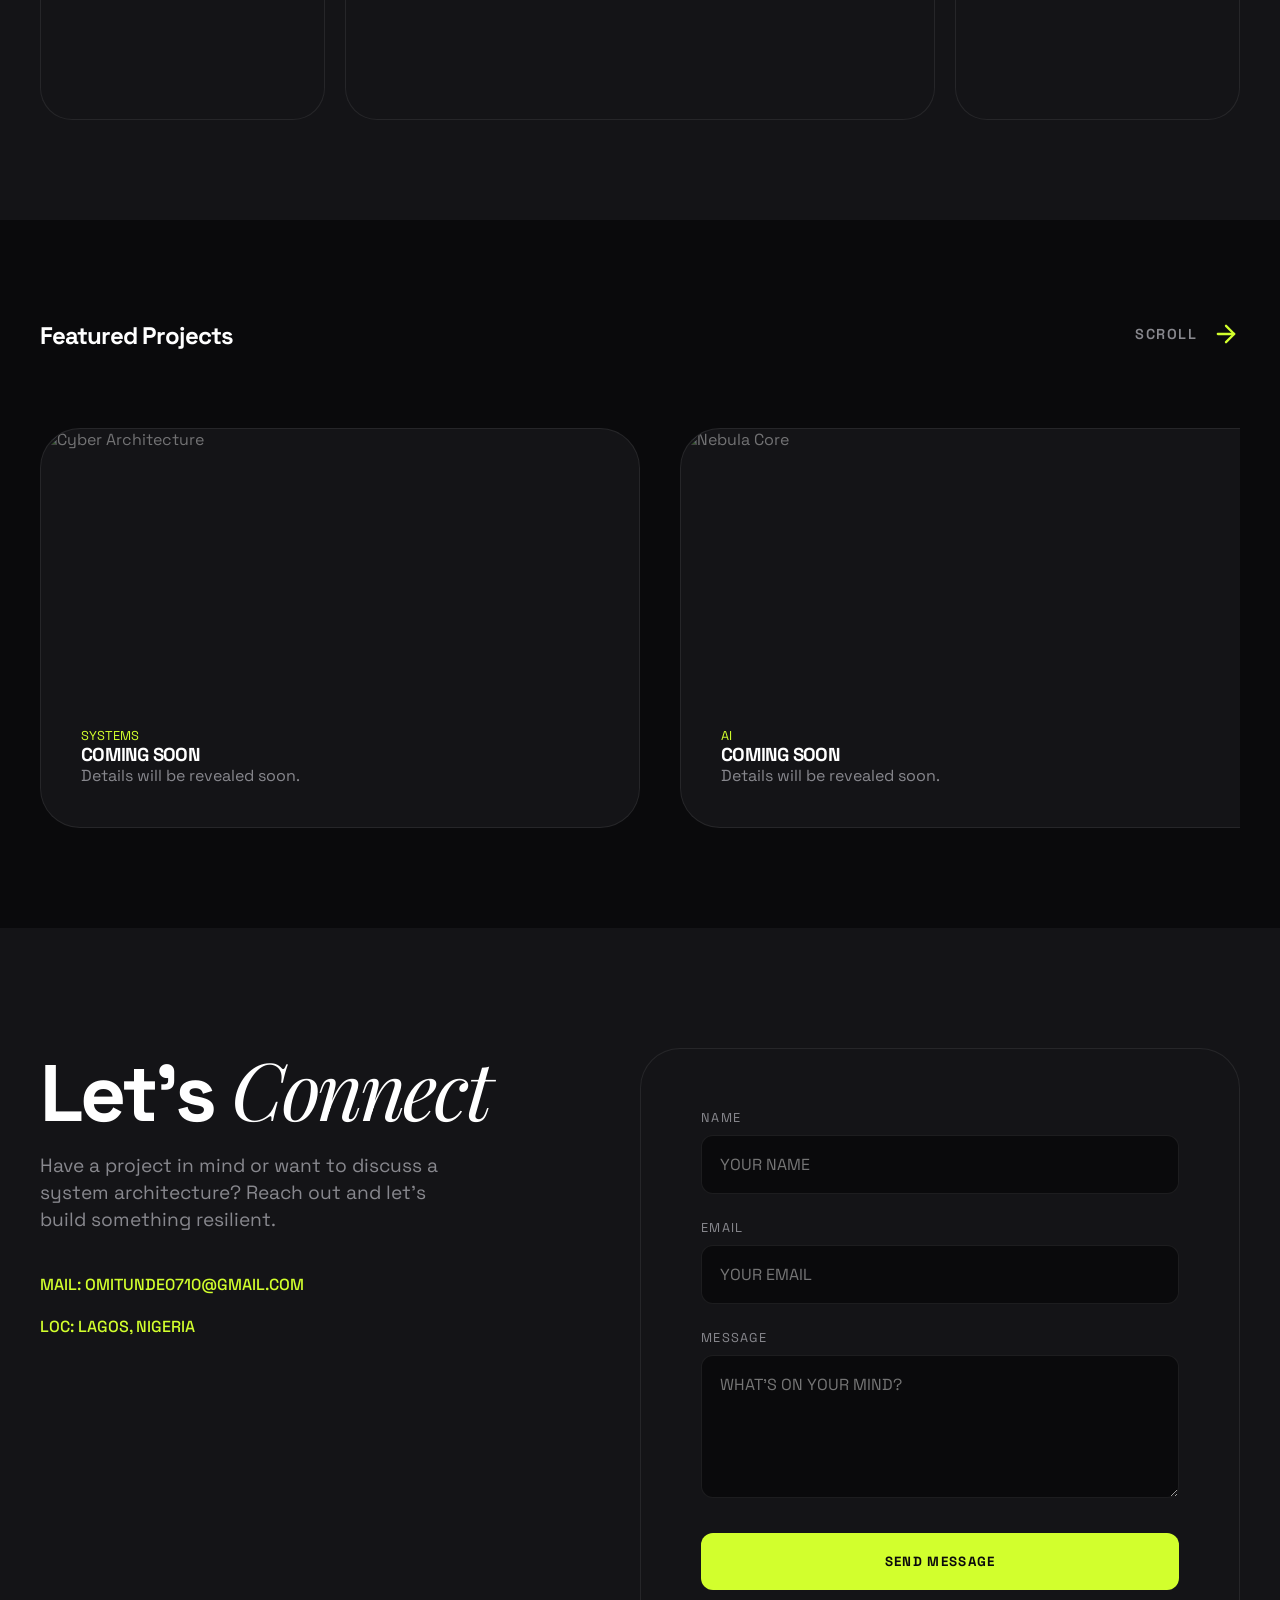
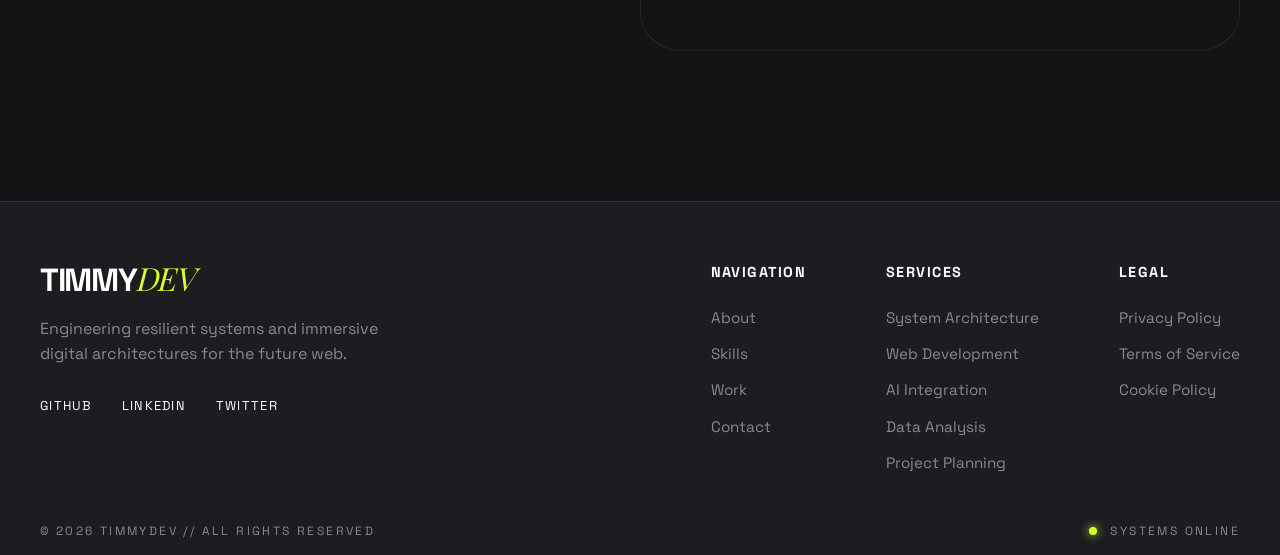
==== commit 3b0c4096: "Refactor navigation and update project details Updated navigation structure and improved content des" ====
--- a/index.html
+++ b/index.html
@@ -10,24 +10,40 @@
 </head>
 
 <body>
-    <nav>
-        <a href="#about" class="active">About</a>
-        <a href="#skills">Skills</a>
-        <a href="#projects">Work</a>
-        <a href="#contact">Contact</a>
-        <a href="#" id="theme-toggle" title="Toggle Light/Dark Mode" style="display:flex; align-items:center;">
-            <svg width="18" height="18" viewBox="0 0 24 24" fill="none" stroke="currentColor" stroke-width="2" stroke-linecap="round" stroke-linejoin="round">
-                <circle cx="12" cy="12" r="5"></circle>
-                <line x1="12" y1="1" x2="12" y2="3"></line>
-                <line x1="12" y1="21" x2="12" y2="23"></line>
-                <line x1="4.22" y1="4.22" x2="5.64" y2="5.64"></line>
-                <line x1="18.36" y1="18.36" x2="19.78" y2="19.78"></line>
-                <line x1="1" y1="12" x2="3" y2="12"></line>
-                <line x1="21" y1="12" x2="23" y2="12"></line>
-                <line x1="4.22" y1="19.78" x2="5.64" y2="18.36"></line>
-                <line x1="18.36" y1="5.64" x2="19.78" y2="4.22"></line>
+    <nav class="navbar">
+        <a href="#" class="nav-brand" style="text-decoration:none;">
+            <svg width="24" height="24" viewBox="0 0 24 24" fill="none" stroke="currentColor" stroke-width="2" stroke-linecap="round" stroke-linejoin="round" style="color: var(--accent); margin-right: 8px;">
+                <rect x="3" y="3" width="18" height="18" rx="2" ry="2"></rect>
+                <line x1="3" y1="9" x2="21" y2="9"></line>
+                <line x1="9" y1="21" x2="9" y2="9"></line>
             </svg>
+            <span>TIMMYDEV</span>
         </a>
+        
+        <div class="nav-links">
+            <a href="#about" class="active">About</a>
+            <a href="#skills">Skills</a>
+            <a href="#projects">Work</a>
+            <a href="#contact">Contact</a>
+        </div>
+        
+        <div class="nav-actions">
+            <a href="#" id="theme-toggle" class="nav-btn btn-secondary" title="Toggle Mode">
+                <svg width="16" height="16" viewBox="0 0 24 24" fill="none" stroke="currentColor" stroke-width="2" stroke-linecap="round" stroke-linejoin="round" style="margin-right: 6px;">
+                    <circle cx="12" cy="12" r="5"></circle>
+                    <line x1="12" y1="1" x2="12" y2="3"></line>
+                    <line x1="12" y1="21" x2="12" y2="23"></line>
+                    <line x1="4.22" y1="4.22" x2="5.64" y2="5.64"></line>
+                    <line x1="18.36" y1="18.36" x2="19.78" y2="19.78"></line>
+                    <line x1="1" y1="12" x2="3" y2="12"></line>
+                    <line x1="21" y1="12" x2="23" y2="12"></line>
+                    <line x1="4.22" y1="19.78" x2="5.64" y2="18.36"></line>
+                    <line x1="18.36" y1="5.64" x2="19.78" y2="4.22"></line>
+                </svg>
+                THEME
+            </a>
+            <a href="#contact" class="nav-btn btn-primary">HIRE ME</a>
+        </div>
     </nav>
 
     <main>
@@ -38,8 +54,7 @@
             </div>
             <h1>The <span class="italics">Architecture</span> of Tomorrow, Built <span class="italics">Today</span>.
             </h1>
-            <p>I am Omitunde Timileyin. I engineer resilient systems and immersive digital architectures. Precision is my default,
-                innovation is my standard.</p>
+            <p>I’m Omitunde Timileyin, a systems engineer who builds reliable, scalable, user-focused digital solutions using precision and creative problem-solving.</p>
         </section>
 
         <section class="container" id="skills">
@@ -74,11 +89,75 @@
                     </a>
                 </div>
                 <div class="bento-item item-5 reveal-mobile">
-                    <h3>System Logs</h3>
-                    <div class="terminal-window" id="terminal">
-                        <div style="color: #0f0;">[OK] SYSTEM_CHECK_COMPLETE</div>
-                        <div style="color: #fff;">[LOG] INITIALIZING_PORTFOLIO</div>
-                        <div id="typing-text" style="color: var(--accent);"></div>
+                    <h3>Proficiency</h3>
+                    <div class="progress-container">
+                        <div class="progress-column">
+                            <div class="progress-item">
+                                <div class="progress-label">
+                                    <span>HTML5 / CSS3</span>
+                                    <span>95%</span>
+                                </div>
+                                <div class="progress-bar-bg">
+                                    <div class="progress-bar-fill" style="--target-width: 95%; --delay: 0s;"></div>
+                                </div>
+                            </div>
+                            <div class="progress-item">
+                                <div class="progress-label">
+                                    <span>JS / REACT</span>
+                                    <span>70%</span>
+                                </div>
+                                <div class="progress-bar-bg">
+                                    <div class="progress-bar-fill" style="--target-width: 90%; --delay: 0.2s;"></div>
+                                </div>
+                            </div>
+                            <div class="progress-item">
+                                <div class="progress-label">
+                                    <span>PHP / BACKEND</span>
+                                    <span>75%</span>
+                                </div>
+                                <div class="progress-bar-bg">
+                                    <div class="progress-bar-fill" style="--target-width: 85%; --delay: 0.4s;"></div>
+                                </div>
+                            </div>
+                            <div class="progress-item">
+                                <div class="progress-label">
+                                    <span>PYTHON / AI</span>
+                                    <span>70%</span>
+                                </div>
+                                <div class="progress-bar-bg">
+                                    <div class="progress-bar-fill" style="--target-width: 80%; --delay: 0.6s;"></div>
+                                </div>
+                            </div>
+                        </div>
+                        <div class="progress-column">
+                            <div class="progress-item">
+                                <div class="progress-label">
+                                    <span>JAVA / SYSTEMS</span>
+                                    <span>65%</span>
+                                </div>
+                                <div class="progress-bar-bg">
+                                    <div class="progress-bar-fill" style="--target-width: 85%; --delay: 0.8s;"></div>
+                                </div>
+                            </div>
+                            <div class="progress-item">
+                                <div class="progress-label">
+                                    <span>EXCEL / DATA</span>
+                                    <span>95%</span>
+                                </div>
+                                <div class="progress-bar-bg">
+                                    <div class="progress-bar-fill" style="--target-width: 90%; --delay: 1.0s;"></div>
+                                </div>
+                            </div>
+                            <div class="progress-item">
+                                <div class="progress-label">
+                                    <span>GOOGLE DOCS / PLANNING</span>
+                                    <span>95%</span>
+                                </div>
+                                <div class="progress-bar-bg">
+                                    <div class="progress-bar-fill" style="--target-width: 95%; --delay: 1.2s;"></div>
+                                </div>
+                            </div>
+                        </div>
                     </div>
                 </div>
             </div>
@@ -102,9 +181,8 @@
                         alt="Cyber Architecture">
                     <div class="project-content-overlay">
                         <span style="font-size: 0.8rem; color: var(--accent);">SYSTEMS</span>
-                        <h3>QUANTUM_LEDGER</h3>
-                        <p style="color: var(--fg-muted);">Resilient financial data processor built on Java & Spring.
-                        </p>
+                        <h3>COMING SOON</h3>
+                        <p style="color: var(--fg-muted);">Details will be revealed soon.</p>
                     </div>
                 </div>
                 <div class="project-card-unique reveal-mobile" id="project-ai">
@@ -112,16 +190,16 @@
                         alt="Nebula Core">
                     <div class="project-content-overlay">
                         <span style="font-size: 0.8rem; color: var(--accent);">AI</span>
-                        <h3>NEBULA_CORE</h3>
-                        <p style="color: var(--fg-muted);">Python-driven predictive engine for market volatility.</p>
+                        <h3>COMING SOON</h3>
+                        <p style="color: var(--fg-muted);">Details will be revealed soon.</p>
                     </div>
                 </div>
                 <div class="project-card-unique reveal-mobile" id="project-web">
                     <img src="y-a-g7TaPUOup4A-unsplash.jpg" alt="Server Cluster">
                     <div class="project-content-overlay">
                         <span style="font-size: 0.8rem; color: var(--accent);">WEB</span>
-                        <h3>FLUX_INTERFACE</h3>
-                        <p style="color: var(--fg-muted);">Reactive dashboard for real-time sensor monitoring.</p>
+                        <h3>COMING SOON</h3>
+                        <p style="color: var(--fg-muted);">Details will be revealed soon.</p>
                     </div>
                 </div>
                 <div class="project-card-unique reveal-mobile" id="project-excel">
@@ -129,8 +207,8 @@
                         alt="Excel Dashboard">
                     <div class="project-content-overlay">
                         <span style="font-size: 0.8rem; color: var(--accent);">DATA</span>
-                        <h3>SALES_DASHBOARD</h3>
-                        <p style="color: var(--fg-muted);">Built a dynamic Excel dashboard that reduced reporting time by 30%.</p>
+                        <h3>COMING SOON</h3>
+                        <p style="color: var(--fg-muted);">Details will be revealed soon.</p>
                     </div>
                 </div>
                 <div class="project-card-unique reveal-mobile" id="project-docs">
@@ -138,8 +216,8 @@
                         alt="Project Planning">
                     <div class="project-content-overlay">
                         <span style="font-size: 0.8rem; color: var(--accent);">PLANNING</span>
-                        <h3>TEAM_PROJECT_PLAN</h3>
-                        <p style="color: var(--fg-muted);">Created a collaborative Google Docs structure to organize tasks and deadlines for a 5-person team.</p>
+                        <h3>COMING SOON</h3>
+                        <p style="color: var(--fg-muted);">Details will be revealed soon.</p>
                     </div>
                 </div>
             </div>
@@ -158,18 +236,18 @@
                     </div>
                 </div>
 
-                <form class="contact-form reveal-mobile" id="contact-form">
+                <form class="contact-form reveal-mobile" id="contact-form" action="https://formspree.io/f/mdayezpq" method="POST">
                     <div class="input-group">
                         <label for="name">Name</label>
-                        <input type="text" id="name" placeholder="YOUR NAME" required>
+                        <input type="text" id="name" name="Name" placeholder="YOUR NAME" required>
                     </div>
                     <div class="input-group">
                         <label for="email">Email</label>
-                        <input type="email" id="email" placeholder="YOUR EMAIL" required>
+                        <input type="email" id="email" name="Email" placeholder="YOUR EMAIL" required>
                     </div>
                     <div class="input-group">
                         <label for="message">Message</label>
-                        <textarea id="message" rows="5" placeholder="WHAT'S ON YOUR MIND?" required></textarea>
+                        <textarea id="message" name="Message" rows="5" placeholder="WHAT'S ON YOUR MIND?" required></textarea>
                     </div>
                     <button type="submit" class="btn-submit">Send Message</button>
                     <div id="form-status" style="margin-top: 15px; font-size: 0.8rem; display: none;"></div>
@@ -185,7 +263,7 @@
                 <p>Engineering resilient systems and immersive digital architectures for the future web.</p>
                 <div class="footer-socials">
                     <a href="https://github.com/timmygetsit" target="_blank">GITHUB</a>
-                    <a href="https://linkedin.com/in/timmy" target="_blank">LINKEDIN</a>
+                    <a href="https://linkedin.com/in/timileyin-omitunde-b83349403" target="_blank">LINKEDIN</a>
                     <a href="https://twitter.com/xt2timmy" target="_blank">TWITTER</a>
                 </div>
             </div>
@@ -215,7 +293,7 @@
         </div>
         <div class="footer-bottom reveal-mobile">
             <div class="footer-copy">
-                &copy; 2026 TIMMYDEV // ALL_SYSTEMS_NOMINAL
+                &copy; 2026 TIMMYDEV // All Rights Reserved
             </div>
             <div class="footer-status">
                 <span class="status-dot"></span> SYSTEMS ONLINE
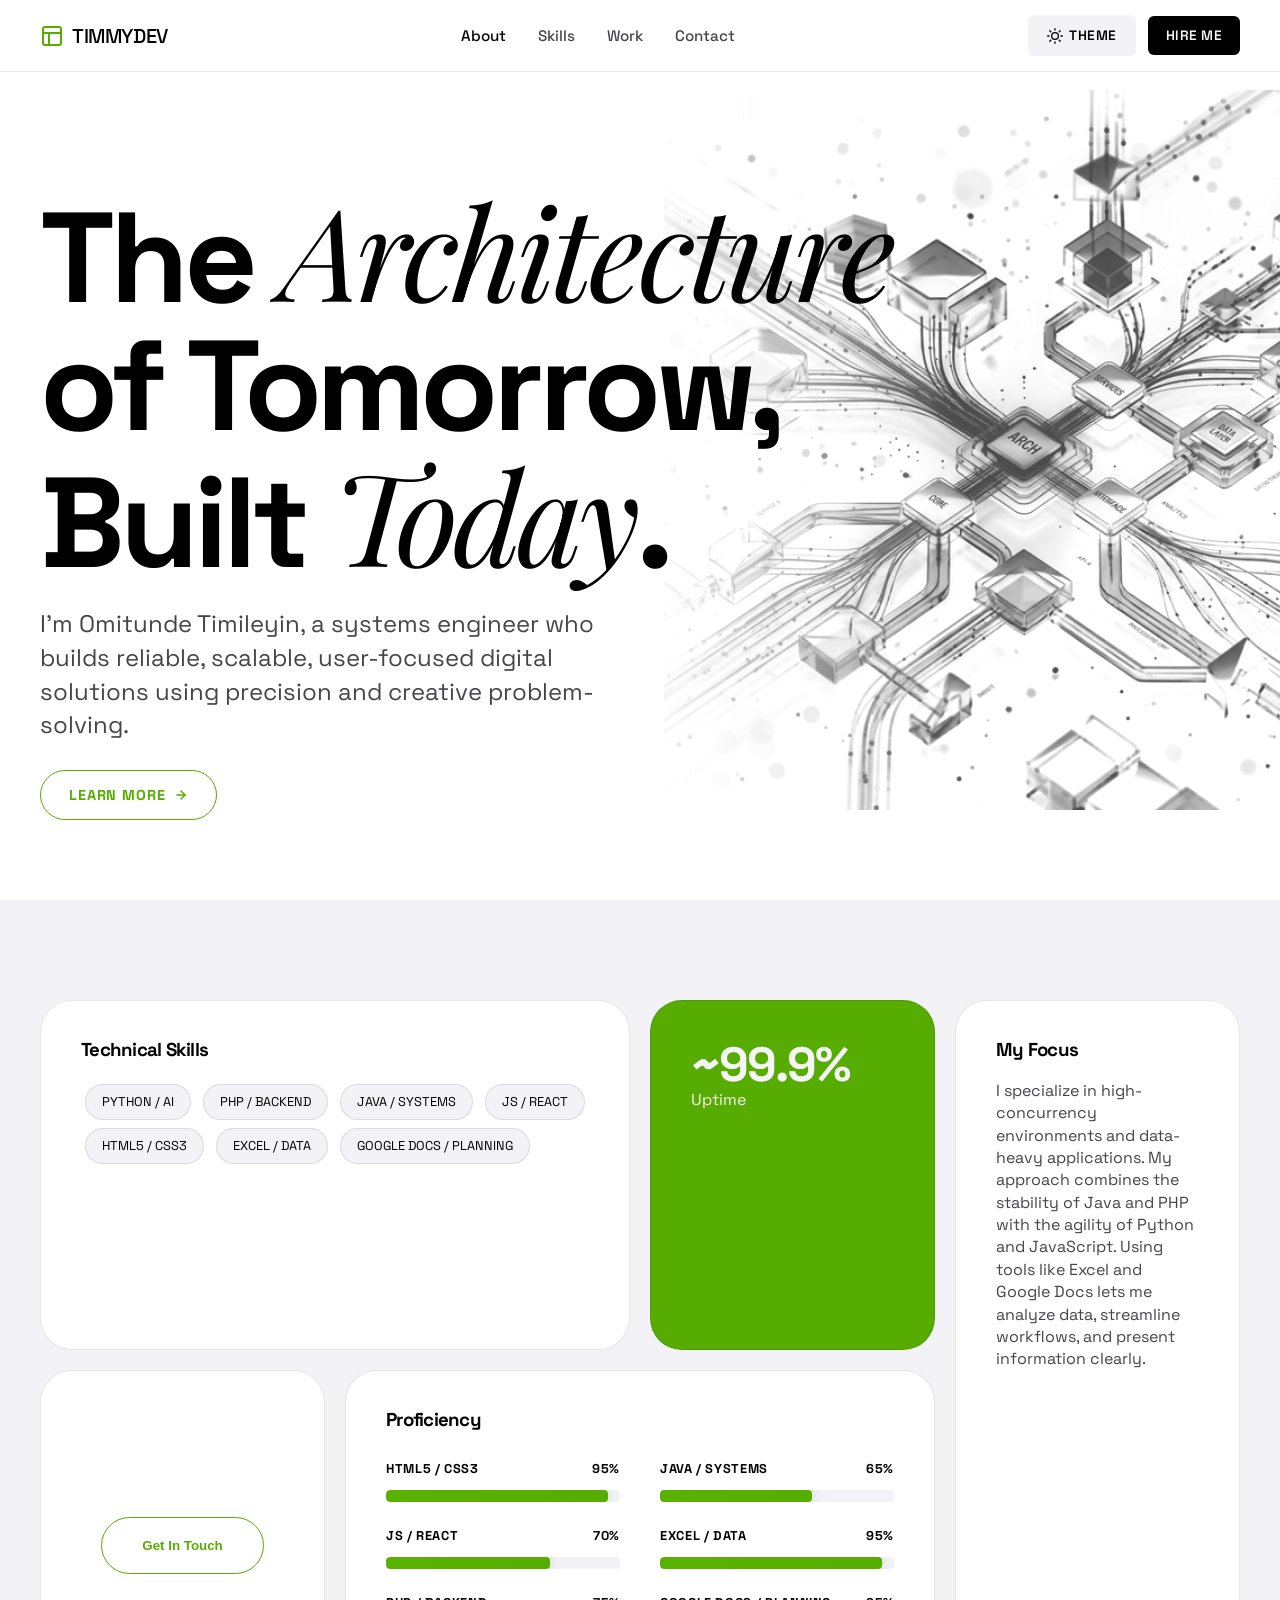
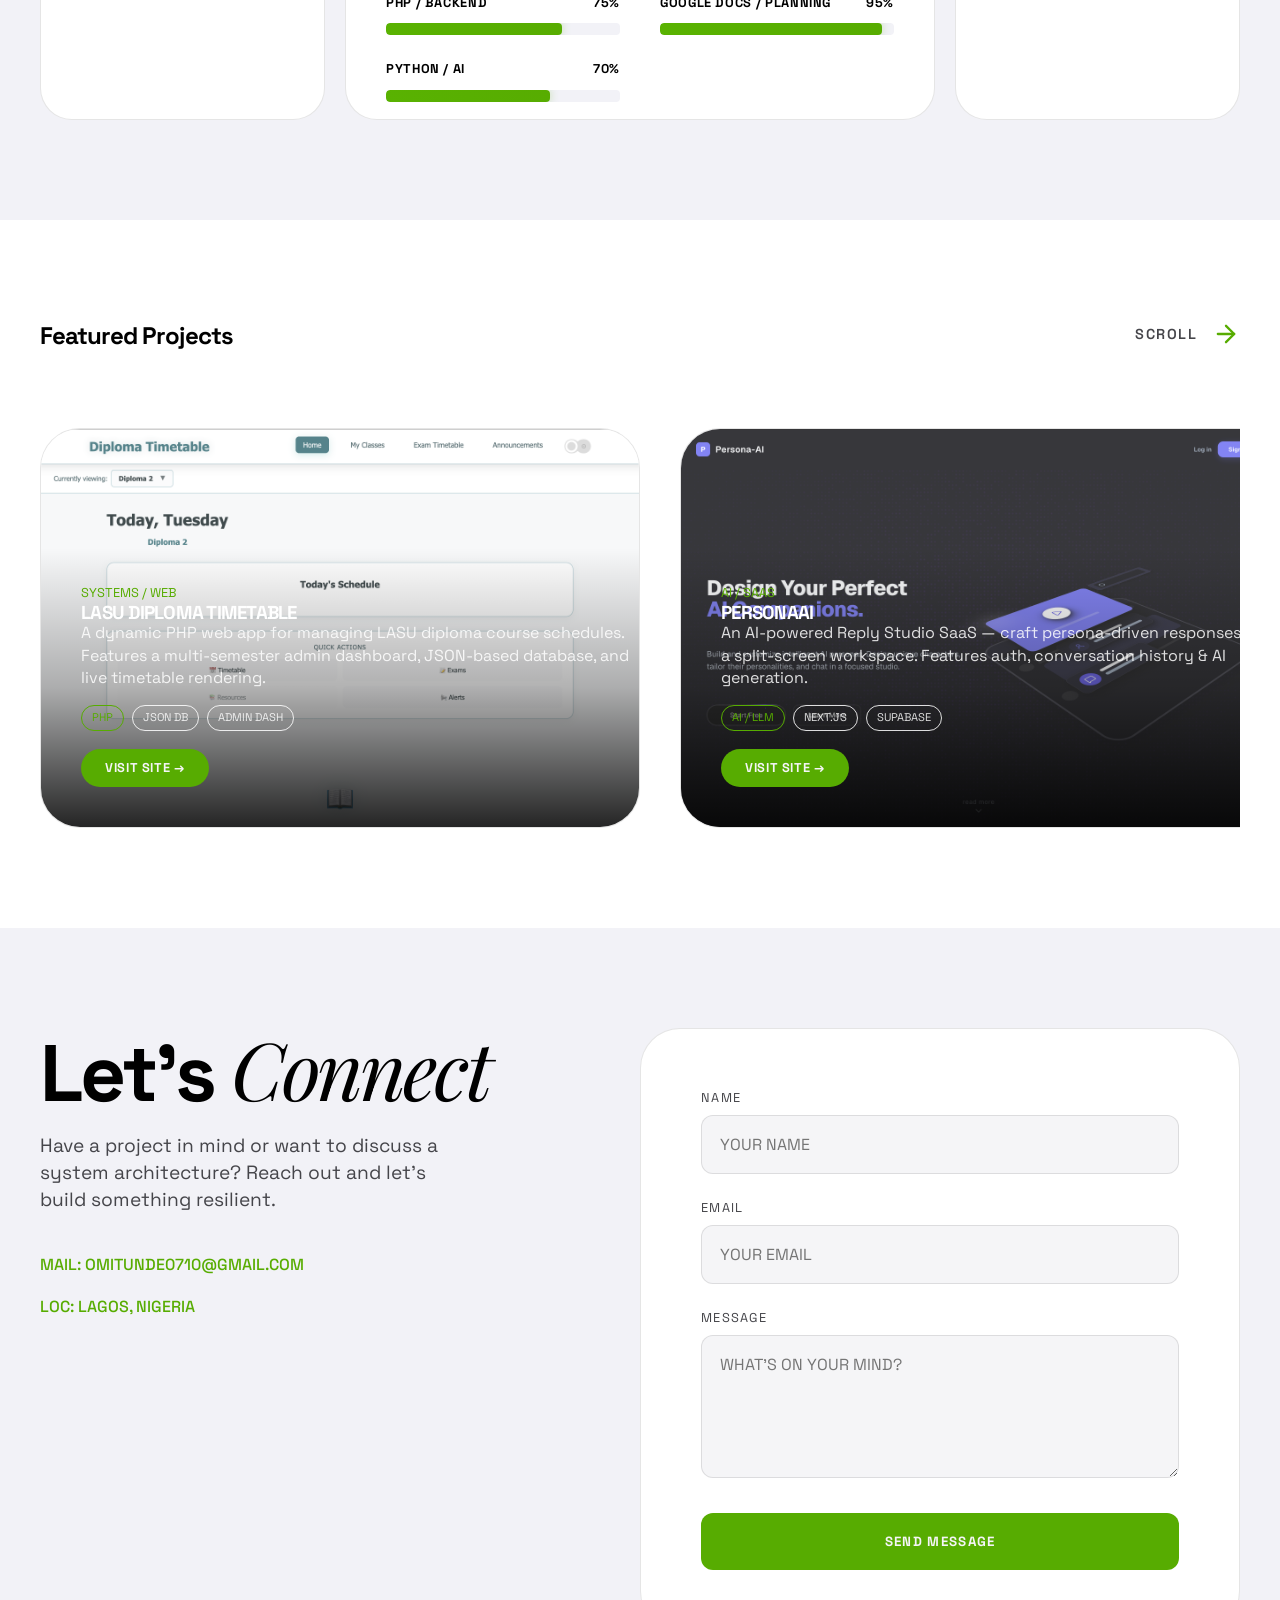
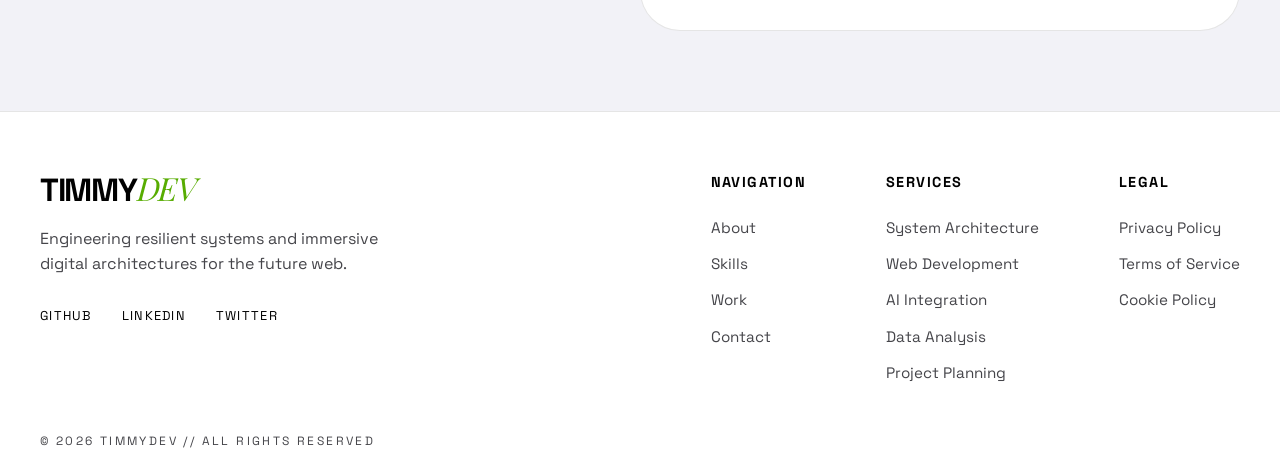
==== commit 4a27cfa1: "Add files via upload" ====
--- a/index.html
+++ b/index.html
@@ -9,7 +9,7 @@
     <link rel="stylesheet" href="style.css">
 </head>
 
-<body>
+<body class="light-mode">
     <nav class="navbar">
         <a href="#" class="nav-brand" style="text-decoration:none;">
             <svg width="24" height="24" viewBox="0 0 24 24" fill="none" stroke="currentColor" stroke-width="2" stroke-linecap="round" stroke-linejoin="round" style="color: var(--accent); margin-right: 8px;">
@@ -54,7 +54,13 @@
             </div>
             <h1>The <span class="italics">Architecture</span> of Tomorrow, Built <span class="italics">Today</span>.
             </h1>
-            <p>I’m Omitunde Timileyin, a systems engineer who builds reliable, scalable, user-focused digital solutions using precision and creative problem-solving.</p>
+            <p>I'm Omitunde Timileyin, a systems engineer who builds reliable, scalable, user-focused digital solutions using precision and creative problem-solving.</p>
+            <a href="about.html" style="display: inline-flex; align-items: center; align-self: flex-start; gap: 8px; margin-top: 28px; padding: 14px 28px; border: 1px solid var(--accent); color: var(--accent); border-radius: 100px; font-size: 0.9rem; font-weight: 700; text-decoration: none; letter-spacing: 0.06em; transition: var(--transition-smooth);"
+                onmouseover="this.style.background='var(--accent)';this.style.color='var(--bg)'"
+                onmouseout="this.style.background='transparent';this.style.color='var(--accent)'">
+                LEARN MORE
+                <svg width="14" height="14" viewBox="0 0 24 24" fill="none" stroke="currentColor" stroke-width="2.5" stroke-linecap="round" stroke-linejoin="round"><line x1="5" y1="12" x2="19" y2="12"></line><polyline points="12 5 19 12 12 19"></polyline></svg>
+            </a>
         </section>
 
         <section class="container" id="skills">
@@ -177,29 +183,48 @@
             </div>
             <div class="project-slide">
                 <div class="project-card-unique reveal-mobile" id="project-systems">
-                    <img src="https://images.unsplash.com/photo-1550751827-4bd374c3f58b?auto=format&fit=crop&q=80&w=1200"
-                        alt="Cyber Architecture">
-                    <div class="project-content-overlay">
-                        <span style="font-size: 0.8rem; color: var(--accent);">SYSTEMS</span>
-                        <h3>COMING SOON</h3>
-                        <p style="color: var(--fg-muted);">Details will be revealed soon.</p>
+                    <img src="lasu_timetable.png" alt="LASU Diploma Timetable">
+                    <div class="project-content-overlay">
+                        <span style="font-size: 0.8rem; color: var(--accent);">SYSTEMS / WEB</span>
+                        <h3>LASU DIPLOMA TIMETABLE</h3>
+                        <p style="color: var(--fg-muted);">A dynamic PHP web app for managing LASU diploma course schedules. Features a multi-semester admin dashboard, JSON-based database, and live timetable rendering.</p>
+                        <div style="margin-top: 16px; display: flex; gap: 8px; flex-wrap: wrap;">
+                            <span style="font-size: 0.7rem; padding: 4px 10px; border: 1px solid var(--accent); border-radius: 100px; color: var(--accent);">PHP</span>
+                            <span style="font-size: 0.7rem; padding: 4px 10px; border: 1px solid var(--fg-muted); border-radius: 100px; color: var(--fg-muted);">JSON DB</span>
+                            <span style="font-size: 0.7rem; padding: 4px 10px; border: 1px solid var(--fg-muted); border-radius: 100px; color: var(--fg-muted);">ADMIN DASH</span>
+                        </div>
+                        <a href="https://diploma-timetable.page.gd/" target="_blank" rel="noopener noreferrer"
+                            style="display: inline-block; margin-top: 18px; padding: 10px 24px; background: var(--accent); color: var(--bg); border-radius: 100px; font-size: 0.8rem; font-weight: 700; text-decoration: none; letter-spacing: 0.05em;">VISIT SITE →</a>
                     </div>
                 </div>
                 <div class="project-card-unique reveal-mobile" id="project-ai">
-                    <img src="https://images.unsplash.com/photo-1451187580459-43490279c0fa?auto=format&fit=crop&q=80&w=1200"
-                        alt="Nebula Core">
-                    <div class="project-content-overlay">
-                        <span style="font-size: 0.8rem; color: var(--accent);">AI</span>
-                        <h3>COMING SOON</h3>
-                        <p style="color: var(--fg-muted);">Details will be revealed soon.</p>
+                    <img src="persona_ai.png" alt="PersonaAI Reply Studio">
+                    <div class="project-content-overlay">
+                        <span style="font-size: 0.8rem; color: var(--accent);">AI / SAAS</span>
+                        <h3>PERSONAAI</h3>
+                        <p style="color: var(--fg-muted);">An AI-powered Reply Studio SaaS — craft persona-driven responses with a split-screen workspace. Features auth, conversation history & AI generation.</p>
+                        <div style="margin-top: 16px; display: flex; gap: 8px; flex-wrap: wrap;">
+                            <span style="font-size: 0.7rem; padding: 4px 10px; border: 1px solid var(--accent); border-radius: 100px; color: var(--accent);">AI / LLM</span>
+                            <span style="font-size: 0.7rem; padding: 4px 10px; border: 1px solid var(--fg-muted); border-radius: 100px; color: var(--fg-muted);">NEXT.JS</span>
+                            <span style="font-size: 0.7rem; padding: 4px 10px; border: 1px solid var(--fg-muted); border-radius: 100px; color: var(--fg-muted);">SUPABASE</span>
+                        </div>
+                        <a href="https://persona-ai-rust.vercel.app/" target="_blank" rel="noopener noreferrer"
+                            style="display: inline-block; margin-top: 18px; padding: 10px 24px; background: var(--accent); color: var(--bg); border-radius: 100px; font-size: 0.8rem; font-weight: 700; text-decoration: none; letter-spacing: 0.05em;">VISIT SITE →</a>
                     </div>
                 </div>
                 <div class="project-card-unique reveal-mobile" id="project-web">
-                    <img src="y-a-g7TaPUOup4A-unsplash.jpg" alt="Server Cluster">
-                    <div class="project-content-overlay">
-                        <span style="font-size: 0.8rem; color: var(--accent);">WEB</span>
-                        <h3>COMING SOON</h3>
-                        <p style="color: var(--fg-muted);">Details will be revealed soon.</p>
+                    <img src="glam_wig_studio.png" alt="Glam Wig Studio E-Commerce">
+                    <div class="project-content-overlay">
+                        <span style="font-size: 0.8rem; color: var(--accent);">WEB / E-COMMERCE</span>
+                        <h3>GLAM WIG STUDIO</h3>
+                        <p style="color: var(--fg-muted);">A full-featured e-commerce platform for premium human hair wigs — Lace Front, HD Lace, Full Lace & more. Includes product categories, auth, cart & checkout.</p>
+                        <div style="margin-top: 16px; display: flex; gap: 8px; flex-wrap: wrap;">
+                            <span style="font-size: 0.7rem; padding: 4px 10px; border: 1px solid var(--accent); border-radius: 100px; color: var(--accent);">E-COMMERCE</span>
+                            <span style="font-size: 0.7rem; padding: 4px 10px; border: 1px solid var(--fg-muted); border-radius: 100px; color: var(--fg-muted);">REACT</span>
+                            <span style="font-size: 0.7rem; padding: 4px 10px; border: 1px solid var(--fg-muted); border-radius: 100px; color: var(--fg-muted);">VERCEL</span>
+                        </div>
+                        <a href="https://wig-ecomerce-web.vercel.app" target="_blank" rel="noopener noreferrer"
+                            style="display: inline-block; margin-top: 18px; padding: 10px 24px; background: var(--accent); color: var(--bg); border-radius: 100px; font-size: 0.8rem; font-weight: 700; text-decoration: none; letter-spacing: 0.05em;">VISIT SITE →</a>
                     </div>
                 </div>
                 <div class="project-card-unique reveal-mobile" id="project-excel">
@@ -295,9 +320,6 @@
             <div class="footer-copy">
                 &copy; 2026 TIMMYDEV // All Rights Reserved
             </div>
-            <div class="footer-status">
-                <span class="status-dot"></span> SYSTEMS ONLINE
-            </div>
         </div>
     </footer>
 
--- a/style.css
+++ b/style.css
@@ -102,8 +102,8 @@
     filter: invert(1) grayscale(100%) contrast(1.2);
 }
 
-body.light-mode nav {
-    background: rgba(255, 255, 255, 0.7);
+body.light-mode .navbar {
+    background: rgba(255, 255, 255, 0.9);
 }
 
 * {
@@ -142,34 +142,90 @@
     padding: 0 40px;
 }
 
-/* Navigation - Floating Minimalist */
-nav {
+/* Navigation - StandardFleet Style */
+.navbar {
     position: fixed;
-    top: 30px;
-    left: 50%;
-    transform: translateX(-50%);
+    top: 0;
+    left: 0;
+    width: 100%;
     z-index: 1000;
-    background: rgba(20, 20, 23, 0.7);
+    background: rgba(10, 10, 12, 0.85);
     backdrop-filter: blur(20px);
-    padding: 10px 30px;
-    border-radius: 100px;
-    border: 1px solid var(--border);
-    display: flex;
-    gap: 40px;
+    padding: 15px 40px;
+    border-bottom: 1px solid var(--border);
+    display: flex;
+    justify-content: space-between;
     align-items: center;
 }
 
-nav a {
+.nav-brand {
+    display: flex;
+    align-items: center;
+    color: var(--fg);
+}
+
+.nav-brand span {
+    font-size: 1.25rem;
+    font-weight: 500;
+    letter-spacing: -0.02em;
+}
+
+.nav-links {
+    display: flex;
+    gap: 32px;
+}
+
+.nav-links a {
     color: var(--fg-muted);
     text-decoration: none;
-    font-size: 0.9rem;
+    font-size: 0.95rem;
     font-weight: 500;
     transition: var(--transition-smooth);
 }
 
-nav a:hover,
-nav a.active {
-    color: var(--accent);
+.nav-links a:hover,
+.nav-links a.active {
+    color: var(--fg);
+}
+
+.nav-actions {
+    display: flex;
+    gap: 12px;
+    align-items: center;
+}
+
+.nav-btn {
+    text-decoration: none;
+    font-size: 0.85rem;
+    font-weight: 600;
+    padding: 10px 18px;
+    border-radius: 6px;
+    text-transform: uppercase;
+    letter-spacing: 0.5px;
+    transition: var(--transition-smooth);
+    display: flex;
+    align-items: center;
+}
+
+.btn-secondary {
+    background: var(--surface-light);
+    color: var(--fg);
+    border: 1px solid transparent;
+}
+
+.btn-secondary:hover {
+    background: var(--surface);
+    border-color: var(--border);
+}
+
+.btn-primary {
+    background: var(--fg);
+    color: var(--bg);
+}
+
+.btn-primary:hover {
+    opacity: 0.9;
+    transform: translateY(-1px);
 }
 
 /* Hero Section - Asymmetric & Immersive */
@@ -604,13 +660,59 @@
     }
 }
 
-.terminal-window {
-    background: #000;
-    border-radius: 12px;
-    padding: 20px;
-    font-family: 'monospace';
-    border: 1px solid var(--border);
-    margin-top: 40px;
+/* Proficiency Progress Bars */
+.progress-container {
+    display: grid;
+    grid-template-columns: 1fr 1fr;
+    gap: 40px;
+    margin-top: 30px;
+}
+
+.progress-column {
+    display: flex;
+    flex-direction: column;
+    gap: 25px;
+}
+
+.progress-item {
+    display: flex;
+    flex-direction: column;
+    gap: 12px;
+}
+
+.progress-label {
+    display: flex;
+    justify-content: space-between;
+    font-size: 0.8rem;
+    font-weight: 700;
+    text-transform: uppercase;
+    letter-spacing: 0.05em;
+    color: var(--fg);
+}
+
+.progress-bar-bg {
+    width: 100%;
+    height: 12px;
+    background: var(--surface-light);
+    border-radius: 4px;
+    overflow: hidden;
+}
+
+.progress-bar-fill {
+    height: 100%;
+    width: 0%;
+    background: linear-gradient(90deg, var(--accent-dark), var(--accent));
+    box-shadow: 0 0 10px rgba(210, 255, 45, 0.4);
+    border-radius: 4px;
+    transition: width 1.5s cubic-bezier(0.25, 1, 0.5, 1) calc(var(--delay, 0s));
+}
+
+body.light-mode .progress-bar-fill {
+    box-shadow: 0 0 10px rgba(87, 172, 1, 0.3);
+}
+
+.item-5.active .progress-bar-fill {
+    width: var(--target-width);
 }
 
 
@@ -753,21 +855,23 @@
     /* Mobile Devices - Unique Interactive Layout */
     .container { padding: 0 25px; }
 
-    /* Navigation Capsule - Unique Top Pill for Mobile */
-    nav {
-        top: 25px;
-        bottom: auto;
-        left: 50%;
-        width: 100%;
-        max-width: 90%;
-        justify-content: space-evenly;
+    /* Navigation Adjustments for Mobile */
+    .navbar {
         padding: 15px 20px;
-        background: rgba(10, 10, 12, 0.85); /* Slightly darker to contrast */
-        border: 1px solid rgba(210, 255, 45, 0.3);
-        box-shadow: 0 4px 40px rgba(0, 0, 0, 0.8);
-        gap: 15px;
-    }
-    nav a { font-size: 0.85rem; font-weight: 600; padding: 5px; }
+    }
+    
+    .nav-links {
+        display: none; /* Hide standard links on mobile */
+    }
+    
+    .nav-brand span {
+        display: none; /* Hide text, keep icon */
+    }
+    
+    .nav-btn {
+        padding: 8px 14px;
+        font-size: 0.75rem;
+    }
     
     /* Hero Adjustments */
     .hero {
@@ -817,6 +921,12 @@
         transform: none; /* remove hover scaling to keep stable on tap */
     }
 
+    /* Proficiency Progress Wrap */
+    .progress-container {
+        grid-template-columns: 1fr;
+        gap: 25px;
+    }
+
     /* Projects - Horizontal Snap Scroll */
     .projects-header { flex-direction: column; align-items: flex-start; gap: 20px; }
     
@@ -909,3 +1019,106 @@
     .project-card-unique { min-width: 90vw; height: 320px; }
     .contact-info h2 { font-size: 2.8rem; }
 }
+
+/* About Page Specific Styles - UI/UX Pro Max Guideline compliant */
+.about-page {
+    padding-top: 150px;
+    padding-bottom: 100px;
+    min-height: 100vh;
+}
+
+.about-container {
+    display: grid;
+    grid-template-columns: 1fr 1.2fr;
+    gap: 80px;
+    align-items: center;
+}
+
+.about-photo-wrapper {
+    position: relative;
+    width: 100%;
+    max-width: 400px;
+    aspect-ratio: 1 / 1;
+    border-radius: 50%;
+}
+
+.about-photo {
+    width: 100%;
+    height: 100%;
+    border-radius: 50%;
+    object-fit: cover;
+    position: relative;
+    z-index: 2;
+    border: 1px solid var(--border);
+    box-shadow: 0 20px 40px rgba(0, 0, 0, 0.15);
+    transition: var(--transition-smooth);
+}
+
+.about-photo:hover {
+    transform: scale(1.02);
+}
+
+.about-photo-backdrop {
+    position: absolute;
+    top: 15px;
+    left: -15px;
+    right: 15px;
+    bottom: -15px;
+    background: var(--surface-light);
+    border-radius: 50%;
+    z-index: 1;
+    border: 1px dashed var(--border);
+}
+
+.about-content h1 {
+    font-size: 4.5rem;
+    margin-bottom: 24px;
+    color: var(--fg);
+}
+
+.about-lead {
+    font-size: 1.4rem;
+    color: var(--fg-muted);
+    margin-bottom: 48px;
+    line-height: 1.6;
+}
+
+.about-details {
+    display: flex;
+    flex-direction: column;
+    gap: 32px;
+    margin-bottom: 48px;
+}
+
+.about-section h3 {
+    font-size: 1.2rem;
+    color: var(--accent);
+    margin-bottom: 12px;
+    letter-spacing: 0.05em;
+    text-transform: uppercase;
+}
+
+.about-section p {
+    font-size: 1.1rem;
+    color: var(--fg-muted);
+    line-height: 1.7;
+}
+
+@media (max-width: 1024px) {
+    .about-container {
+        grid-template-columns: 1fr;
+        gap: 60px;
+    }
+    
+    .about-photo-backdrop {
+        display: none;
+    }
+    
+    .about-photo-wrapper {
+        margin: 0 auto;
+    }
+    
+    .about-content h1 {
+        font-size: 3.5rem;
+    }
+}
